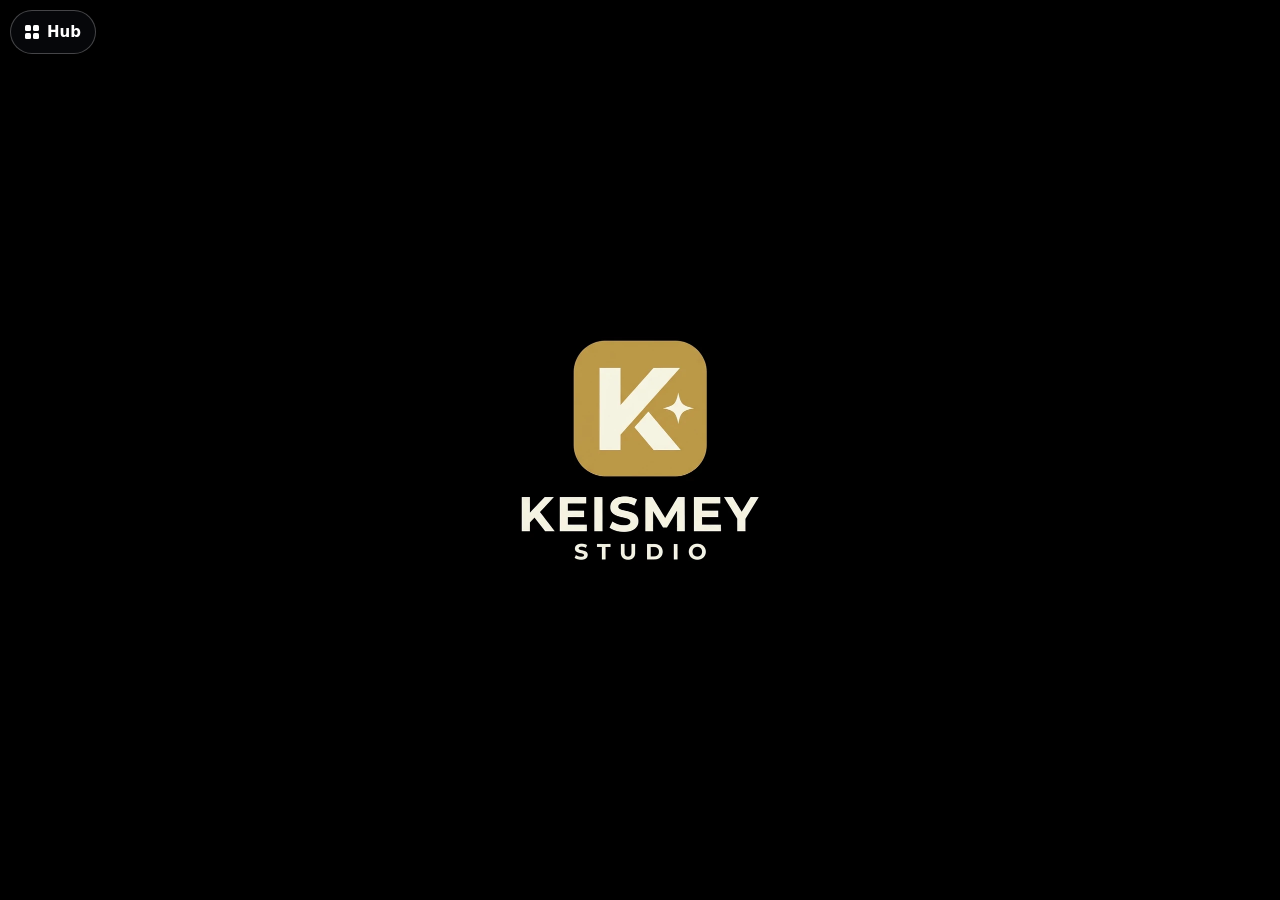
==== index.html @ ea410f79 "Barre d'outils et boutons tactiles à 44 px minimum Barre d'outils de gauche : boutons d'au moins 44 " ====
<!doctype html>
<html lang="fr"><head><meta charset="utf-8"><meta name="viewport" content="width=device-width,initial-scale=1,viewport-fit=cover,user-scalable=no"><meta name="theme-color" content="#15242c"><meta name="mobile-web-app-capable" content="yes"><meta name="apple-mobile-web-app-capable" content="yes"><meta name="apple-mobile-web-app-status-bar-style" content="black-translucent"><meta name="apple-mobile-web-app-title" content="Le Cartographe"><link rel="manifest" href="manifest.webmanifest"><link rel="apple-touch-icon" href="icon-192.png"><title>Le Cartographe</title><meta name="description" content="Dessine le monde d’après les témoignages des habitants : place les lieux, trace les routes et rends ta carte au roi. Gratuit, sans pub, dans le navigateur."><meta property="og:type" content="website"><meta property="og:site_name" content="Keismey Studio"><meta property="og:title" content="Le Cartographe"><meta property="og:description" content="Dessine le monde d’après les témoignages des habitants : place les lieux, trace les routes et rends ta carte au roi. Gratuit, sans pub, dans le navigateur."><meta property="og:url" content="https://keismey.github.io/Le-Cartographe/"><meta property="og:image" content="https://keismey.github.io/Le-Cartographe/og.jpg"><meta property="og:image:width" content="1200"><meta property="og:image:height" content="630"><meta property="og:image:alt" content="Le Cartographe · Keismey Studio"><meta property="og:locale" content="fr_FR"><meta property="og:locale:alternate" content="en_GB"><meta name="twitter:card" content="summary_large_image"><meta name="twitter:title" content="Le Cartographe"><meta name="twitter:description" content="Dessine le monde d’après les témoignages des habitants : place les lieux, trace les routes et rends ta carte au roi. Gratuit, sans pub, dans le navigateur."><meta name="twitter:image" content="https://keismey.github.io/Le-Cartographe/og.jpg"><link rel="icon" type="image/png" href="[data-uri]"><link rel="apple-touch-icon" href="[data-uri]"><style>/* Polices embarquées (SIL OFL) : IM Fell English, IM Fell English SC, Cinzel, Alegreya Sans — sous-ensemble latin */
@font-face{font-family:'IM Fell English';font-weight:400;font-style:normal;font-display:swap;src:url([data-uri]) format('woff');}
@font-face{font-family:'IM Fell English';font-weight:400;font-style:italic;font-display:swap;src:url([data-uri]) format('woff');}
@font-face{font-family:'IM Fell English SC';font-weight:400;font-style:normal;font-display:swap;src:url([data-uri]) format('woff');}
@font-face{font-family:'Cinzel';font-weight:700;font-style:normal;font-display:swap;src:url([data-uri]) format('woff');}
@font-face{font-family:'Alegreya Sans';font-weight:400;font-style:normal;font-display:swap;src:url([data-uri]) format('woff');}
@font-face{font-family:'Alegreya Sans';font-weight:700;font-style:normal;font-display:swap;src:url([data-uri]) format('woff');}
/* Le Cartographe — mise en page : chrome encre de nuit, parchemin sur la carte */
:root {
  --night: #15242c;
  --night-2: #1e323b;
  --night-3: #2a434e;
  --line: #3b5864;
  --paper: #eadfc0;
  --paper-2: #d8c698;
  --paper-ink: #3a2c1c;
  --text: #efe6cf;
  --muted: #a9b9b4;
  --brass: #d2a94b;
  --seal: #b8402a;
  --seal-2: #d4573d;
  --river: #3f7194;
  --ok: #3f8a52;
  --ko: #c4382c;
  --near: #c58a1d;
  --font-display: 'IM Fell English', 'Iowan Old Style', Georgia, 'Times New Roman', serif;
  --font-caps: 'Cinzel', 'IM Fell English SC', 'Iowan Old Style', Georgia, serif;
  --font-sc: 'IM Fell English SC', 'IM Fell English', Georgia, serif;
  --font-ui: 'Alegreya Sans', 'Segoe UI', system-ui, -apple-system, sans-serif;
  --fs: 1;
  color-scheme: dark;
}
:root[data-cb="1"] { --ok: #2a79c4; --ko: #e08a2c; --near: #8d6cc0; }

* { box-sizing: border-box; -webkit-tap-highlight-color: transparent; }
html, body { height: 100%; margin: 0; }
body {
  background: var(--night); color: var(--text);
  font-family: var(--font-ui); font-size: calc(17px * var(--fs)); line-height: 1.35;
  overflow: hidden; overscroll-behavior: none; touch-action: manipulation;
  -webkit-user-select: none; user-select: none;
}
button { font: inherit; color: inherit; }
h1, h2, h3 { font-family: var(--font-display); font-weight: 400; margin: 0; text-wrap: balance; }
:focus-visible { outline: 3px solid var(--brass); outline-offset: 2px; }

#app { position: relative; height: 100%; width: 100%; overflow: hidden; }
.screen { position: absolute; inset: 0; display: none; }
.screen.on { display: flex; flex-direction: column; }
.gutter { padding-left: max(16px, env(safe-area-inset-left, 0px)); padding-right: max(16px, env(safe-area-inset-right, 0px)); }

/* ---------- boutons ---------- */
.btn {
  min-height: 48px; padding: 10px 20px; border-radius: 6px; border: 1px solid var(--line);
  background: var(--night-2); cursor: pointer; font-weight: 700; letter-spacing: .02em;
}
.btn:active { transform: translateY(1px); }
.btn.primary { background: var(--seal); border-color: var(--seal-2); color: #fff6ea; }
.btn.brass { background: var(--brass); border-color: #e7c874; color: #2a1f08; }
.btn.ghost { background: transparent; }
.btn[disabled] { opacity: .45; cursor: default; }
a.btn { color: var(--text); }
.btn.small { min-height: 44px; padding: 6px 12px; font-size: .92em; }
.linkbtn { background: none; border: 0; color: var(--brass); text-decoration: underline; padding: 10px 4px; min-height: 44px; cursor: pointer; }

/* ---------- écran titre ---------- */
#title { align-items: center; justify-content: center; text-align: center; gap: 18px;
  background:
    radial-gradient(ellipse at 50% 38%, #2c4854 0%, transparent 62%),
    repeating-linear-gradient(0deg, rgba(255,255,255,.025) 0 1px, transparent 1px 38px),
    repeating-linear-gradient(90deg, rgba(255,255,255,.025) 0 1px, transparent 1px 38px),
    var(--night); }
#title.art { overflow: hidden; isolation: isolate; justify-content: flex-start; padding-top: 9vh; }
/* illustration au format téléphone, centrée ; les côtés reprennent la même image, floutée et assombrie */
#title.art::before, #title.art::after { content: ''; position: absolute; top: 0; bottom: 0; z-index: -1; background-repeat: no-repeat; background-position: center bottom; background-size: cover; }
#title.art::before { left: 0; right: 0; background-image: var(--tbg); filter: blur(26px) brightness(.55) saturate(1.1); transform: scale(1.2); }
#title.art::after { left: 50%; width: min(100%, calc(100dvh * .558)); transform: translateX(-50%); background-image: var(--tshade), var(--tbg); box-shadow: 0 0 40px rgba(0,0,0,.6), inset 0 0 0 1.5px rgba(214,178,90,.75), inset 0 0 0 4px rgba(20,12,4,.55); }
#title.art h1 { text-shadow: 0 2px 14px rgba(0,0,0,.7); }
#title.art p.tag { color: #e4d6ae; text-shadow: 0 1px 8px rgba(0,0,0,.8); }
#title.art .stack { margin-top: auto; margin-bottom: 9vh; }
#title .rose { width: 108px; height: 108px; opacity: .9; }
#title h1 { font-size: clamp(2.2rem, 11vw, 3.6rem); letter-spacing: .02em; color: var(--paper); }
#title p.tag { margin: 0; max-width: 22ch; color: var(--muted); font-size: 1.08em; }
#title .stack { display: flex; flex-direction: column; gap: 10px; width: min(300px, 100%); margin-top: 8px; }
#title .ver { position: absolute; bottom: max(10px, env(safe-area-inset-bottom, 0px)); color: var(--muted); font-size: .8em; opacity: .7; }

/* ---------- barre haute commune ---------- */
.topbar { display: flex; align-items: center; gap: 8px; min-height: 52px; padding-block: 4px; background: var(--night-2); border-bottom: 1px solid var(--line); }
.topbar h2 { flex: 1; min-width: 0; font-size: 1.15em; white-space: nowrap; overflow: hidden; text-overflow: ellipsis; color: var(--paper); }
.iconbtn { width: 44px; height: 44px; display: grid; place-items: center; background: none; border: 0; border-radius: 6px; cursor: pointer; font-size: 1.25em; }
.iconbtn:active { background: var(--night-3); }
.scroll { overflow-y: auto; overscroll-behavior: contain; -webkit-overflow-scrolling: touch; }

/* ---------- atlas ---------- */
#atlas .body, #free .body { flex: 1; padding-block: 14px 24px; display: flex; flex-direction: column; gap: 12px; }
.lead { margin: 0; color: var(--muted); }
.region { display: flex; align-items: center; gap: 12px; padding: 12px; border: 1px solid var(--line); border-radius: 8px; background: var(--night-2); text-align: left; width: 100%; cursor: pointer; min-height: 72px; }
.region[disabled] { opacity: .5; cursor: default; }
.region .thumb { width: 64px; height: 64px; border-radius: 4px; background: var(--paper-2); border: 1px solid var(--line); flex: none; object-fit: cover; display: grid; place-items: center; color: var(--paper-ink); font-family: var(--font-display); font-size: 1.6em; }
.region .meta { flex: 1; min-width: 0; }
.region .nm { font-family: var(--font-display); font-size: 1.12em; color: var(--paper); }
.region .sub { color: var(--muted); font-size: .88em; }
.starsrow { letter-spacing: .12em; color: var(--brass); font-size: 1.05em; white-space: nowrap; }
.starsrow .off { color: var(--night-3); }
.notes { display: flex; flex-direction: column; gap: 8px; }
.note { padding: 10px 12px; border-left: 3px solid var(--brass); background: var(--night-2); font-family: var(--font-display); font-style: italic; color: var(--paper); }
.note small { display: block; font-family: var(--font-ui); font-style: normal; color: var(--muted); }
h3.sec { font-size: 1.05em; color: var(--brass); margin-top: 6px; }

/* ---------- briefing ---------- */
#briefing { justify-content: center; align-items: center; padding-block: 20px; background: radial-gradient(ellipse at 50% 20%, #2c4854, var(--night) 70%); }
#briefing .scroll-card { width: min(520px, 100%); max-height: 100%; display: flex; flex-direction: column; gap: 14px; }
#briefing .parch { background: var(--paper); color: var(--paper-ink); border-radius: 4px; padding: 20px 20px 18px; box-shadow: 0 10px 28px rgba(0,0,0,.45); white-space: pre-line; font-family: var(--font-display); font-size: calc(1.2rem * var(--fs)); line-height: 1.45; }
#briefing .parch .rg { font-family: var(--font-ui); font-size: .74em; letter-spacing: .14em; text-transform: uppercase; color: #7a6342; display: block; margin-bottom: 6px; }
#briefing .parch h2 { font-size: 1.7rem; margin-bottom: 10px; }
#briefing .hint { border-top: 1px dashed #a38a59; margin-top: 12px; padding-top: 10px; font-size: .86em; font-style: italic; color: #5b4730; }

/* ---------- jeu ---------- */
#game.on { display: grid; }
#game { height: 100%;
  grid-template-columns: minmax(0, 1fr);
  grid-template-rows: auto auto auto minmax(0, 1fr) auto;
  grid-template-areas: "top" "tut" "map" "panel" "bar"; }
#game .topbar { grid-area: top; }
#mapwrap { grid-area: map; position: relative; width: 100%; aspect-ratio: 1 / 1; max-height: 47vh; background: #2a2118; touch-action: none; overflow: hidden; }
#map { position: absolute; inset: 0; width: 100%; height: 100%; touch-action: none; display: block; }
#panel { grid-area: panel; min-height: 0; background: var(--night); border-top: 1px solid var(--line); overflow-y: auto; overscroll-behavior: contain; }
#bar { grid-area: bar; display: flex; gap: 8px; align-items: stretch; padding-top: 8px; padding-bottom: max(8px, env(safe-area-inset-bottom, 0px)); background: var(--night-2); border-top: 1px solid var(--line); }
#bar .btn { flex: 1; min-height: 52px; }
#bar .btn.active { background: var(--night-3); border-color: var(--brass); color: var(--paper); }
#bar .btn.seal { flex: 1.35; }
.mapfloat { position: absolute; display: flex; gap: 6px; }
.mapfloat.tr { top: 8px; right: 8px; flex-direction: column; }
.mapfloat.bl { bottom: 8px; left: 8px; }
.mapfloat button { min-width: 44px; min-height: 44px; border-radius: 22px; background: rgba(21,36,44,.82); border: 1px solid var(--line); color: var(--text); cursor: pointer; padding: 0 12px; font-weight: 700; }
.mapfloat button.on { border-color: var(--brass); color: var(--brass); }
.maphint { position: absolute; left: 8px; right: 60px; bottom: 8px; padding: 6px 10px; border-radius: 6px; background: rgba(21,36,44,.88); color: var(--text); font-size: .86em; pointer-events: none; }

@media (min-aspect-ratio: 5/4) and (min-width: 700px) {
  #game.on { grid-template-columns: minmax(0, 1.5fr) minmax(340px, 1fr); grid-template-rows: auto auto minmax(0, 1fr) auto;
    grid-template-areas: "top top" "tut tut" "map panel" "map bar"; }
  #mapwrap { aspect-ratio: auto; max-height: none; height: 100%; }
}

/* panneau Outils */
.pad { padding-block: 12px 16px; display: flex; flex-direction: column; gap: 12px; }
.pad h3 { font-size: 1em; color: var(--brass); letter-spacing: .04em; }
.help { margin: 0; color: var(--muted); font-size: .88em; }
.chips { display: flex; flex-wrap: wrap; gap: 8px; }
.chip { display: flex; flex-direction: column; align-items: center; gap: 2px; width: 82px; min-height: 76px; padding: 6px 4px 4px; border-radius: 8px; border: 1px solid var(--line); background: var(--paper); color: var(--paper-ink); cursor: grab; touch-action: none; position: relative; }
.chip canvas { width: 38px; height: 38px; pointer-events: none; }
.chip span { font-size: .72em; line-height: 1.1; text-align: center; pointer-events: none; font-weight: 700; }
.chip.done { background: var(--night-2); color: var(--muted); border-style: dashed; }
.chip.done canvas { opacity: .45; }
.chip.armed { outline: 3px solid var(--brass); }
.chip .ck { position: absolute; top: 2px; right: 4px; font-size: .8em; color: var(--ok); }
.tools { display: grid; grid-template-columns: repeat(auto-fill, minmax(92px, 1fr)); gap: 8px; }
.tool { min-height: 56px; padding: 6px 4px; border-radius: 8px; border: 1px solid var(--line); background: var(--night-2); cursor: pointer; display: flex; flex-direction: column; align-items: center; justify-content: center; gap: 1px; font-size: .84em; text-align: center; }
.tool b { font-size: 1.35em; font-weight: 400; line-height: 1; }
.tool.on { border-color: var(--brass); background: var(--night-3); color: var(--paper); }
.tool[disabled] { opacity: .4; }
.legend { display: flex; gap: 14px; flex-wrap: wrap; font-size: .84em; color: var(--muted); }

/* carnet */
.card { border: 1px solid var(--line); border-radius: 8px; background: var(--night-2); overflow: hidden; }
.card > header { display: flex; align-items: center; gap: 10px; padding: 10px 12px; min-height: 56px; cursor: pointer; width: 100%; background: none; border: 0; text-align: left; }
.card .em { font-size: 1.7em; width: 40px; text-align: center; flex: none; }
.card .who { flex: 1; min-width: 0; }
.card .who b { font-family: var(--font-display); font-weight: 400; font-size: 1.1em; color: var(--paper); display: block; }
.card .who i { color: var(--muted); font-size: .86em; font-style: normal; }
.card .chev { color: var(--muted); transition: transform .15s; }
.card.open .chev { transform: rotate(90deg); }
.card .inner { display: none; padding: 0 12px 12px; flex-direction: column; gap: 8px; }
.card.open .inner { display: flex; }
.trait { margin: 0; color: var(--muted); font-size: .88em; font-style: italic; }
.stmt { display: flex; gap: 8px; align-items: flex-start; padding: 8px 10px; border-radius: 6px; background: var(--night); border: 1px solid transparent; }
.stmt.pinned { border-color: var(--brass); background: #2a2b24; }
.stmt .tx { flex: 1; min-width: 0; font-family: var(--font-display); font-size: 1.04em; color: var(--paper); line-height: 1.3; }
.stmt .tx small { display: block; font-family: var(--font-ui); font-size: .74em; letter-spacing: .08em; text-transform: uppercase; color: var(--brass); margin-bottom: 2px; }
.pinbtn { flex: none; width: 44px; height: 44px; margin: -8px -8px -8px 0; background: none; border: 0; cursor: pointer; font-size: 1.15em; color: var(--muted); border-radius: 6px; }
.pinbtn.on { color: var(--brass); }
.badge { flex: none; align-self: center; min-width: 26px; height: 26px; display: inline-grid; place-items: center; border-radius: 13px; font-weight: 800; font-size: .86em; color: #fff; }
.badge.ok { background: var(--ok); }
.badge.ko { background: var(--ko); border-radius: 4px; transform: rotate(45deg); }
.badge.ko i { transform: rotate(-45deg); font-style: normal; }
.badge.na { background: var(--night-3); color: var(--muted); }
.actions { display: flex; gap: 8px; flex-wrap: wrap; align-items: center; }
.check { display: flex; gap: 10px; align-items: center; min-height: 44px; cursor: pointer; color: var(--text); }
.check input { width: 24px; height: 24px; accent-color: var(--seal); }
.tokenbar { display: flex; gap: 8px; align-items: center; flex-wrap: wrap; }

/* bulle de tutoriel */
#tut { grid-area: tut; padding-top: 8px; padding-bottom: 8px; background: var(--paper); color: var(--paper-ink); border-bottom: 2px solid #b09a6a; display: none; gap: 10px; align-items: center; }
#tut.on { display: flex; }
#tut .t { flex: 1; min-width: 0; font-size: .96em; }
#tut .t small { display: block; color: #7a6342; font-size: .76em; letter-spacing: .08em; text-transform: uppercase; }
#tut button { min-height: 44px; padding: 0 12px; border-radius: 6px; border: 1px solid #b09a6a; background: #f4ead0; color: var(--paper-ink); font-weight: 700; cursor: pointer; }
#tut button.skip { background: none; border-color: transparent; text-decoration: underline; padding: 0 6px; font-weight: 400; }

/* résultat */
.stars { font-size: 2.4em; letter-spacing: .16em; color: var(--brass); text-align: center; line-height: 1; }
.stars .off { color: var(--night-3); }
.scoreline { text-align: center; font-family: var(--font-display); font-size: 1.15em; color: var(--paper); }
.row { display: flex; gap: 10px; align-items: baseline; padding: 6px 0; border-bottom: 1px dashed var(--line); font-size: .92em; }
.row .nm { flex: 1; min-width: 0; }
.row .sc { color: var(--muted); font-size: .86em; }
.verd { font-weight: 800; }
.verd.ok { color: var(--ok); } .verd.near { color: var(--near); } .verd.ko { color: var(--ko); }
.liar { padding: 10px 12px; border-radius: 8px; border: 1px solid var(--line); background: var(--night-2); }
.liar b { color: var(--paper); font-family: var(--font-display); font-weight: 400; }
.orlan { padding: 12px 14px; background: var(--paper); color: var(--paper-ink); border-radius: 4px; font-family: var(--font-display); font-style: italic; font-size: 1.1em; }
.orlan small { display: block; font-family: var(--font-ui); font-style: normal; color: #7a6342; letter-spacing: .08em; text-transform: uppercase; font-size: .68em; margin-bottom: 4px; }
.maplegend { position: absolute; left: 8px; bottom: 8px; display: flex; gap: 12px; padding: 5px 10px; border-radius: 6px; background: rgba(21,36,44,.88); font-size: .8em; pointer-events: none; }
.maplegend i { display: inline-block; width: 18px; height: 0; border-top: 3px solid; vertical-align: middle; margin-right: 5px; }
.btnrow { display: flex; gap: 8px; flex-wrap: wrap; }
.btnrow .btn { flex: 1 1 140px; }
.optstack { display: flex; flex-direction: column; gap: 8px; }
.optstack .btn { width: 100%; }

/* fenêtre modale + toast */
#modal { position: absolute; inset: 0; z-index: 20; display: none; align-items: center; justify-content: center; background: rgba(8,14,18,.72); padding: 16px; }
#modal.on { display: flex; }
#modal .box { width: min(440px, 100%); max-height: 100%; overflow-y: auto; background: var(--night-2); border: 1px solid var(--line); border-radius: 10px; padding: 18px; display: flex; flex-direction: column; gap: 14px; box-shadow: 0 16px 40px rgba(0,0,0,.5); }
#modal h2 { font-size: 1.3em; color: var(--paper); }
#modal p { margin: 0; }
#modal textarea { width: 100%; min-height: 90px; background: var(--night); color: var(--text); border: 1px solid var(--line); border-radius: 6px; font: inherit; font-size: .8em; padding: 8px; -webkit-user-select: text; user-select: text; }
.seg { display: flex; gap: 6px; }
.seg .btn { flex: 1; min-height: 44px; padding: 6px 8px; }
.seg .btn.on { background: var(--night-3); border-color: var(--brass); color: var(--paper); }
.setrow { display: flex; align-items: center; justify-content: space-between; gap: 12px; min-height: 44px; }
.setrow > span { flex: none; }
#toast { position: absolute; z-index: 30; left: 50%; bottom: max(80px, calc(env(safe-area-inset-bottom, 0px) + 72px)); transform: translateX(-50%); max-width: 90%; padding: 10px 16px; border-radius: 22px; background: var(--paper); color: var(--paper-ink); font-weight: 700; display: none; pointer-events: none; text-align: center; }
#toast.on { display: block; }

#dragghost { position: fixed; z-index: 50; pointer-events: none; width: 54px; height: 54px; margin: -27px 0 0 -27px; display: none; }
#dragghost.on { display: block; }

@media (max-height: 640px) and (max-aspect-ratio: 5/4) { #mapwrap { max-height: 36vh; } }

@media (prefers-reduced-motion: reduce) { * { transition: none !important; animation: none !important; } }

/* ---------- illustrations ---------- */
img.ico { width: 1.25em; height: 1.25em; object-fit: contain; vertical-align: -.25em; pointer-events: none; }
img.ico.sm { width: 1.5em; height: 1.5em; }
img.ico.xs { width: 1.2em; height: 1.2em; }
img.ico.big { width: 1em; height: 1em; }
.tool b img.ico { width: 1.7em; height: 1.7em; }
.stars { display: flex; justify-content: center; gap: .14em; font-size: 2.6em; line-height: 1; }
.stars img.ico.big { width: 1.15em; height: 1.15em; }
.starsrow { display: inline-flex; gap: 2px; align-items: center; }
.starsrow img.ico { width: 1.05em; height: 1.05em; }
.chip img { width: 50px; height: 42px; object-fit: contain; pointer-events: none; filter: drop-shadow(0 1px 1px rgba(60,40,10,.35)); }
.chip.done img { opacity: .4; }
img.portrait { object-fit: cover; border-radius: 50%; border: 2px solid var(--brass); background: var(--paper); flex: none; pointer-events: none; }
img.portrait.card { width: 46px; height: 46px; }
img.portrait.sm { width: 34px; height: 34px; vertical-align: middle; margin-right: 6px; }
img.portrait.xs { width: 26px; height: 26px; border-width: 1px; }
.liar b { vertical-align: middle; }
#briefing img.scene { display: block; width: 100%; border-radius: 4px; margin-bottom: 12px; box-shadow: 0 8px 24px rgba(0,0,0,.45); }
#briefing .parch { position: relative; }
#briefing img.king { float: right; width: 74px; height: 74px; margin: -6px -6px 6px 10px; border-radius: 50%; border: 2px solid #8a6a2a; object-fit: cover; background: #efe5c8; }
#ribbon { position: absolute; left: 8px; right: 60px; top: 8px; display: none; flex-direction: column; gap: 4px; pointer-events: none; max-height: 46%; overflow: hidden; }
#ribbon .rb { pointer-events: auto; display: flex; align-items: center; gap: 8px; text-align: left; min-height: 34px; padding: 4px 8px; border: 1px solid #8a6a2a; border-radius: 6px; background: rgba(244,234,208,.93); color: #2f2314; font-family: var(--font-display); font-size: .86em; line-height: 1.2; cursor: pointer; box-shadow: 0 2px 8px rgba(0,0,0,.35); }
#ribbon .rb span { flex: 1; min-width: 0; display: -webkit-box; -webkit-line-clamp: 2; -webkit-box-orient: vertical; overflow: hidden; }
#ribbon .rb i { font-style: normal; font-weight: 800; color: #7a6342; padding: 0 2px; }

.kingsay { display: flex; gap: 12px; align-items: center; margin-bottom: 6px; }
.kingsay h3 { margin: 0 0 4px; }
.kingsay p { margin: 0; font-family: var(--font-display); font-style: italic; color: var(--paper); line-height: 1.3; }
img.portrait.md { width: 64px; height: 64px; }
@keyframes pop { 0% { transform: scale(.2) rotate(-25deg); opacity: 0; } 60% { transform: scale(1.3) rotate(6deg); opacity: 1; } 100% { transform: scale(1) rotate(0); opacity: 1; } }
img.pop, .stars .pop { animation: pop .5s cubic-bezier(.2,.9,.3,1.2) both; }
.verdicts { display: flex; flex-wrap: wrap; gap: 6px; justify-content: center; margin: 10px 0 2px; }
.vchip { display: flex; align-items: center; gap: 6px; padding: 3px 8px 3px 4px; border-radius: 999px; border: 1px solid var(--line); background: var(--night-2); font-size: .8em; }
.vchip img { width: 26px; height: 24px; object-fit: contain; }
.vchip .wave { font-size: 1.2em; color: #78acce; width: 26px; text-align: center; }
.vchip i { font-style: normal; font-weight: 800; }
.vchip.ok { border-color: var(--ok); } .vchip.ok i { color: var(--ok); }
.vchip.near { border-color: #c58a1d; } .vchip.near i { color: #c58a1d; }
.vchip.ko, .vchip.missing { border-color: var(--ko); } .vchip.ko i, .vchip.missing i { color: var(--ko); }
@media (prefers-reduced-motion: reduce) { img.pop, .stars .pop { animation: none; } }
.stmt { cursor: pointer; }

#bar .btn { min-width: 0; padding-left: 6px; padding-right: 6px; font-size: .95em; line-height: 1.15; }
#bar .btn { font-size: .9em; }


/* =====================================================================
   HABILLAGE — cuivre, cire et parchemin
   ===================================================================== */
:root {
  --brass-hi: #f0d68a; --brass-lo: #8a6420; --wood: #10181d;
  --shadow-btn: 0 2px 0 rgba(0,0,0,.45), 0 6px 14px rgba(0,0,0,.28);
}
body { background: radial-gradient(120% 90% at 50% 0%, #1d3340 0%, var(--night) 55%, #0e181e 100%); }
.screen.on { animation: scr .32s ease-out both; }
@keyframes scr { from { opacity: 0; transform: translateY(6px); } to { opacity: 1; transform: none; } }

/* boutons */
.btn {
  border-radius: 10px; border: 1px solid #5a7b88;
  background: linear-gradient(180deg, #36535f 0%, #263f4a 52%, #1f343e 100%);
  box-shadow: inset 0 1px 0 rgba(255,255,255,.13), inset 0 -1px 0 rgba(0,0,0,.3), var(--shadow-btn);
  text-shadow: 0 1px 0 rgba(0,0,0,.45); transition: transform .08s, filter .15s;
}
.btn:hover { filter: brightness(1.08); }
.btn:active { transform: translateY(2px); box-shadow: inset 0 1px 0 rgba(255,255,255,.08), 0 0 0 rgba(0,0,0,0); }
.btn.primary {
  font-family: var(--font-caps); font-weight: 700; letter-spacing: .08em; text-transform: uppercase;
  background: linear-gradient(180deg, #d4573d 0%, #b8402a 48%, #8f2f1e 100%);
  border: 1px solid var(--brass); color: #fff3df;
  box-shadow: inset 0 1px 0 rgba(255,220,180,.4), inset 0 0 0 2px rgba(0,0,0,.18), 0 0 0 1px #5a2415, var(--shadow-btn);
}
.btn.brass { background: linear-gradient(180deg, #f0d68a, #d2a94b 55%, #b3862f); border-color: #f6e4ae; text-shadow: 0 1px 0 rgba(255,255,255,.35); }
.btn.ghost { background: rgba(10,20,26,.35); box-shadow: inset 0 0 0 1px rgba(255,255,255,.04); }
.btn.small { border-radius: 9px; }
.iconbtn { border-radius: 12px; }
.linkbtn { font-family: var(--font-sc); font-size: 1.08em; letter-spacing: .03em; }

/* écran titre */
#title .wordmark { display: flex; flex-direction: column; align-items: center; gap: 2px; margin-top: 4px; }
#title .wm-small { display: flex; align-items: center; gap: 12px; width: min(300px, 80vw); justify-content: center; }
#title .wm-small i { flex: 1; height: 1px; background: linear-gradient(90deg, transparent, var(--brass)); }
#title .wm-small i:last-child { background: linear-gradient(270deg, transparent, var(--brass)); }
#title .wm-small b { font-family: var(--font-caps); font-weight: 700; font-size: 1.15rem; letter-spacing: .5em; text-indent: .5em; text-transform: uppercase; color: var(--brass-hi); text-shadow: 0 2px 0 #3a2206, 0 3px 10px rgba(0,0,0,.7); }
#title h1 {
  font-family: var(--font-caps); font-weight: 700; text-transform: uppercase; line-height: 1.02;
  font-size: clamp(2rem, 9.6vw, 3.5rem); letter-spacing: .05em; text-indent: .05em; color: transparent;
  background:
    linear-gradient(105deg, transparent 38%, rgba(255,255,255,.75) 50%, transparent 62%) 160% 0 / 250% 100% no-repeat,
    linear-gradient(180deg, #fff3c4 0%, #f0d68a 26%, #d2a94b 50%, #9a6a1c 66%, #e6c26a 100%);
  -webkit-background-clip: text; background-clip: text;
  filter: drop-shadow(0 2px 0 #3a2206) drop-shadow(0 5px 14px rgba(0,0,0,.75));
  animation: sheen 7s ease-in-out 1.2s infinite;
}
@keyframes sheen { 0%, 55% { background-position: 160% 0, 0 0; } 100% { background-position: -60% 0, 0 0; } }
#title .wm-orn { width: min(250px, 72vw); margin-top: 4px; filter: drop-shadow(0 2px 4px rgba(0,0,0,.6)); }
#title .wm-orn svg { width: 100%; height: auto; display: block; }
#title.art p.tag { font-family: var(--font-display); font-style: italic; font-size: 1.22em; max-width: 24ch; color: #f1e4bb; text-shadow: 0 1px 0 #000, 0 2px 12px rgba(0,0,0,.9); margin-top: 4px; }
#title .stack { gap: 12px; }
#title .stack .btn { min-height: 54px; font-size: 1em; }
#title .stack .btn.primary { min-height: 62px; font-size: 1.14em; }
#title .stack .btn:not(.primary) { background: linear-gradient(180deg, rgba(34,56,66,.92), rgba(20,36,44,.94)); border-color: #7c6a3a; font-family: var(--font-sc); font-size: 1.12em; letter-spacing: .06em; backdrop-filter: blur(4px); }
#title .ver { font-family: var(--font-sc); letter-spacing: .08em; color: #c9bb93; text-shadow: 0 1px 6px #000; opacity: .85; }

/* barre haute & titres */
.topbar { background: linear-gradient(180deg, #243b46, #1a2c35); border-bottom: 1px solid #0b1317; box-shadow: 0 1px 0 rgba(210,169,75,.45), 0 4px 12px rgba(0,0,0,.3); position: relative; z-index: 2; }
.topbar h2 { font-family: var(--font-sc); font-size: 1.25em; letter-spacing: .03em; color: var(--brass-hi); text-shadow: 0 1px 0 #000; }
.pad h3, h3.sec { font-family: var(--font-sc); font-size: 1.14em; letter-spacing: .05em; color: var(--brass); display: flex; align-items: center; gap: 10px; }
.pad h3::after, h3.sec::after { content: ''; flex: 1; height: 1px; background: linear-gradient(90deg, rgba(210,169,75,.55), transparent); }
.kingsay h3::after { display: none; }

/* atlas */
.lead { font-family: var(--font-display); font-style: italic; font-size: 1.1em; color: #c9d6d1; }
.region { padding: 10px; border-radius: 14px; border: 1px solid #496875; gap: 14px;
  background: linear-gradient(180deg, #2a4450, #1d313b); box-shadow: inset 0 1px 0 rgba(255,255,255,.07), var(--shadow-btn); transition: transform .1s, filter .15s; }
.region:not([disabled]):hover { filter: brightness(1.07); }
.region:not([disabled]):active { transform: translateY(2px); }
.region .thumb { width: 78px; height: 78px; border-radius: 10px; border: 2px solid var(--brass); box-shadow: 0 3px 8px rgba(0,0,0,.5); }
.region[disabled] .thumb { filter: grayscale(1) brightness(.6); }
.region .nm { font-size: 1.28em; line-height: 1.12; color: #f6ecd0; }
.region .sub { font-family: var(--font-sc); letter-spacing: .05em; color: #b5c4bf; font-size: .95em; }
.note { border-left: 4px solid var(--brass); border-radius: 0 8px 8px 0; background: linear-gradient(90deg, #223943, #1b2e37); }

/* briefing */
#briefing .parch { border-radius: 8px; background: linear-gradient(170deg, #f1e7c9 0%, #e6d6a8 60%, #dcc891 100%); border: 1px solid #a38a59; box-shadow: inset 0 0 0 4px rgba(244,234,208,.6), inset 0 0 0 5px rgba(138,106,42,.55), 0 14px 32px rgba(0,0,0,.5); padding: 24px 22px 20px; }
#briefing .parch .rg { font-family: var(--font-sc); letter-spacing: .12em; font-size: .9em; }
#briefing .parch h2 { font-family: var(--font-sc); font-size: 1.85rem; line-height: 1.1; }
#briefing img.scene { border: 2px solid #8a6a2a; box-shadow: 0 0 0 4px #1a2a32, 0 10px 26px rgba(0,0,0,.55); border-radius: 6px; }

/* jeu : cadre de la carte, boutons flottants, barre du bas */
#mapwrap { box-shadow: inset 0 0 0 3px #4a361c, inset 0 0 0 4px #8a6a2a, inset 0 0 26px rgba(0,0,0,.55); }
.mapfloat button { width: 46px; height: 46px; border-radius: 50%; padding: 0; font-size: 1.25em; background: radial-gradient(circle at 35% 30%, #3b5967, #1b2e37); border: 1.5px solid var(--brass); color: var(--brass-hi); box-shadow: 0 3px 8px rgba(0,0,0,.5), inset 0 1px 0 rgba(255,255,255,.14); }
.mapfloat button:active { transform: scale(.94); }
.maphint { border-radius: 10px; border: 1px solid var(--brass-lo); background: rgba(16,26,32,.92); font-family: var(--font-display); font-style: italic; font-size: .98em; }
#panel { background: radial-gradient(120% 60% at 50% 0%, #1c3039, #141f26 70%); border-top: 0; box-shadow: inset 0 3px 8px rgba(0,0,0,.45); }
#bar { background: linear-gradient(180deg, #22343d, #0f171c); border-top: 1px solid var(--brass-lo); box-shadow: 0 -1px 0 rgba(0,0,0,.6), 0 -6px 14px rgba(0,0,0,.3); gap: 10px; }
#bar .btn { font-family: var(--font-sc); font-size: 1.04em; letter-spacing: .03em; border-radius: 12px; }
#bar .btn.active { background: linear-gradient(180deg, #43616d, #2c4752); border-color: var(--brass); color: #fff3d1; box-shadow: inset 0 -3px 0 var(--brass), var(--shadow-btn); }
#bar .btn.seal { font-family: var(--font-caps); font-size: .92em; letter-spacing: .06em; text-transform: uppercase; }

/* palette & outils */
.chip { border-radius: 12px; border: 1px solid #a38a59; background: linear-gradient(180deg, #f2e8cb, #e0cf9f); box-shadow: inset 0 0 0 2px rgba(255,255,255,.35), 0 3px 0 #7b6330, 0 6px 12px rgba(0,0,0,.35); width: 86px; min-height: 84px; }
.chip span { font-family: var(--font-display); font-size: .82em; font-weight: 400; color: #3a2c1c; }
.chip:active { transform: translateY(2px); box-shadow: inset 0 0 0 2px rgba(255,255,255,.35), 0 1px 0 #7b6330; }
.chip.done { background: rgba(20,36,44,.7); border-color: #3b5864; box-shadow: none; }
.chip.done span { color: #93a69f; }
.chip.armed { outline: 3px solid var(--brass); outline-offset: 2px; }
.tool { border-radius: 12px; border: 1px solid #496875; background: linear-gradient(180deg, #2b4552, #1e323c); box-shadow: inset 0 1px 0 rgba(255,255,255,.08), 0 2px 0 rgba(0,0,0,.4); min-height: 62px; font-family: var(--font-display); font-size: .96em; }
.tool.on { border-color: var(--brass); background: linear-gradient(180deg, #4a6876, #34505c); box-shadow: inset 0 -3px 0 var(--brass), 0 2px 0 rgba(0,0,0,.4); }
.tool:active { transform: translateY(1px); }

/* carnet */
.card { border-radius: 14px; border: 1px solid #496875; background: linear-gradient(180deg, #274049, #1c2f38); box-shadow: inset 0 1px 0 rgba(255,255,255,.06), 0 3px 8px rgba(0,0,0,.3); }
.card.open { border-color: var(--brass-lo); box-shadow: inset 0 1px 0 rgba(255,255,255,.06), 0 0 0 1px rgba(210,169,75,.25), 0 6px 14px rgba(0,0,0,.4); }
.card .who b { font-family: var(--font-sc); font-size: 1.22em; letter-spacing: .02em; color: #f6ecd0; }
.card .who i { font-family: var(--font-display); font-style: italic; font-size: .98em; }
img.portrait { border: 2.5px solid var(--brass); box-shadow: 0 2px 6px rgba(0,0,0,.5), 0 0 0 1px rgba(0,0,0,.4); }
.trait { font-family: var(--font-display); font-size: .98em; color: #b9c9c3; }
.stmt { background: linear-gradient(180deg, #f1e7c9, #e5d5a7); color: var(--paper-ink); border: 1px solid #a38a59; border-left: 5px solid #a38a59; border-radius: 4px 8px 8px 4px; box-shadow: 0 2px 4px rgba(0,0,0,.35); padding: 10px 12px; transition: transform .1s; }
.stmt:active { transform: scale(.99); }
.stmt .tx { color: #2f2314; font-size: 1.08em; }
.stmt .tx small { color: #8a5a1c; font-family: var(--font-sc); font-size: .82em; letter-spacing: .06em; }
.stmt.pinned { background: linear-gradient(180deg, #f8efd0, #ecdca9); border-color: var(--seal); border-left-color: var(--seal); box-shadow: 0 0 0 1px rgba(184,64,42,.35), 0 3px 8px rgba(0,0,0,.4); }
.pinbtn { color: #9c8553; }
.pinbtn.on { color: var(--seal); }
.check { font-family: var(--font-display); font-size: 1.04em; }

/* tutoriel */
#tut { background: linear-gradient(180deg, #f1e7c9, #e3d3a4); border-bottom: 2px solid #8a6a2a; font-family: var(--font-display); box-shadow: 0 4px 12px rgba(0,0,0,.4); position: relative; z-index: 2; }
#tut .t { font-size: 1.08em; }
#tut .t small { font-family: var(--font-sc); }
#tut button { border-radius: 8px; background: linear-gradient(180deg, #fbf3da, #e8d9ac); }

/* résultat */
.stars img.ico.big { filter: drop-shadow(0 3px 5px rgba(0,0,0,.55)); }
.scoreline { font-family: var(--font-sc); font-size: 1.3em; letter-spacing: .03em; }
.liar { border-radius: 12px; background: linear-gradient(180deg, #274049, #1c2f38); border-color: #496875; }
.orlan { border-radius: 8px; border: 1px solid #a38a59; background: linear-gradient(170deg, #f1e7c9, #e3d3a4); box-shadow: inset 0 0 0 3px rgba(244,234,208,.55), 0 4px 10px rgba(0,0,0,.4); }
.vchip { background: linear-gradient(180deg, #2a4450, #1d313b); font-family: var(--font-display); font-size: .92em; }
.kingsay p { font-size: 1.12em; }

/* fenêtres & notifications : parchemin */
#modal { background: rgba(6,12,16,.78); backdrop-filter: blur(3px); }
#modal .box { background: linear-gradient(170deg, #f1e7c9, #e3d3a4); color: var(--paper-ink); border: 1px solid #8a6a2a; border-radius: 10px; box-shadow: inset 0 0 0 4px rgba(244,234,208,.55), inset 0 0 0 5px rgba(138,106,42,.5), 0 20px 50px rgba(0,0,0,.6); padding: 24px 22px; animation: scr .22s ease-out both; }
#modal h2 { font-family: var(--font-sc); font-size: 1.55em; color: #3a2c1c; letter-spacing: .02em; }
#modal p, #modal .setrow, #modal label { font-family: var(--font-display); font-size: 1.08em; color: #3a2c1c; }
#modal .btn { background: linear-gradient(180deg, #f7eed3, #e4d4a5); border-color: #a38a59; color: #3a2c1c; text-shadow: none; box-shadow: inset 0 1px 0 #fff8, 0 2px 0 #8a6a2a; font-family: var(--font-sc); font-size: 1.05em; }
#modal .btn.primary { background: linear-gradient(180deg, #d4573d, #a63522); color: #fff3df; border-color: var(--brass); font-family: var(--font-caps); text-shadow: 0 1px 0 rgba(0,0,0,.4); }
#modal .seg .btn.on { background: linear-gradient(180deg, #d9b861, #b8913a); border-color: #6a4c14; color: #2a1c06; }
#modal .linkbtn { color: #7a3420; }
#modal textarea { background: #f8f1da; color: #3a2c1c; border-color: #a38a59; }
#modal .help { color: #6b5a3c; }
#toast { background: linear-gradient(180deg, #f6edcf, #e3d3a4); border: 1px solid #8a6a2a; box-shadow: 0 6px 16px rgba(0,0,0,.5); font-family: var(--font-display); font-weight: 400; font-size: 1.05em; }
.region .sub { font-family: var(--font-display); letter-spacing: 0; font-size: 1em; }
.region .meta .sub:first-child { font-family: var(--font-sc); letter-spacing: .06em; font-size: .95em; }
#title h1 { font-size: clamp(1.9rem, 9vw, 3.4rem); }
/* écran titre en paysage / fenêtre basse : tout doit tenir sans recouvrir la version */
@media (max-height: 540px) {
  #title { gap: 8px; }
  #title.art { padding-top: max(10px, env(safe-area-inset-top, 0px)); }
  #title .rose { width: 64px; height: 64px; }
  #title .wm-small b { font-size: .95rem; }
  #title h1 { font-size: clamp(1.6rem, 10vh, 2.8rem); }
  #title .wm-orn { width: min(200px, 60vw); margin-top: 0; }
  #title.art p.tag { font-size: 1.05em; max-width: 40ch; margin-top: 0; }
  #title .stack { gap: 8px; margin-top: 4px; }
  #title.art .stack { margin-bottom: calc(max(10px, env(safe-area-inset-bottom, 0px)) + 24px); }
  #title .stack .btn { min-height: 44px; }
  #title .stack .btn.primary { min-height: 50px; }
}
@media (max-height: 360px) {
  #title { gap: 5px; }
  #title .stack { gap: 6px; }
  #title .stack .btn.primary { min-height: 44px; }
  #title.art p.tag { font-size: .95em; }
  #title .wm-orn { display: none; }
}

/* ═════════ V0.4 : barre d'outils latérale, médaillons, cartes finies, mode libre ═════════ */
#mapwrap { display: flex; }
#mapcol { position: relative; flex: 1; min-width: 0; height: 100%; overflow: hidden; }
#rail { display: none; flex-direction: column; justify-content: safe center; gap: 6px; width: 64px; flex: none; padding: 6px 4px; overflow-y: auto; z-index: 3;
  background: linear-gradient(90deg, #0b1519, #16262e); border-right: 1px solid var(--brass-lo); box-shadow: 2px 0 8px rgba(0,0,0,.4); scrollbar-width: none; }
#rail::-webkit-scrollbar { display: none; }
.rbtn { display: flex; flex-direction: column; align-items: center; justify-content: center; gap: 1px; width: 100%; min-height: 46px; padding: 3px 0 2px; border-radius: 10px; border: 1px solid #496875; cursor: pointer;
  background: linear-gradient(180deg, #2b4552, #1e323c); color: var(--text); box-shadow: inset 0 1px 0 rgba(255,255,255,.08), 0 2px 0 rgba(0,0,0,.45); transition: transform .12s, box-shadow .12s; }
.rbtn .ri { height: 26px; display: grid; place-items: center; color: var(--brass-hi); }
.rbtn .ri img.ico { width: 26px; height: 26px; }
.rbtn .ri .ico.fb svg { width: 24px; height: 24px; display: block; }
.rbtn small { font-family: var(--font-sc); font-size: .75rem; line-height: 1; color: #cfdad6; letter-spacing: 0; white-space: nowrap; }
.rbtn.on { border-color: var(--brass); background: linear-gradient(180deg, #5f808d, #3b5b69); transform: scale(1.07);
  box-shadow: 0 0 0 2px var(--brass), 0 0 14px rgba(210,169,75,.6), inset 0 1px 0 rgba(255,255,255,.2); }
.rbtn.on small { color: #fff3d1; font-weight: 700; }
.rbtn:active { transform: scale(.95); }
.rbtn[disabled] { opacity: .34; box-shadow: none; }
#rtoggle { display: none; position: absolute; top: 8px; left: 8px; gap: 0; z-index: 3; border-radius: 22px; overflow: hidden; border: 1.5px solid var(--brass); box-shadow: 0 3px 8px rgba(0,0,0,.5); }
#rtoggle button { min-height: 44px; padding: 0 14px; border: 0; cursor: pointer; background: rgba(21,36,44,.9); color: var(--paper); font-family: var(--font-sc); font-size: .95em; display: flex; align-items: center; gap: 4px; }
#rtoggle button.on { background: linear-gradient(180deg, #f0d68a, #d2a94b 55%, #b3862f); color: #2a1f08; font-weight: 700; }
#rtoggle img.ico { width: 1.2em; height: 1.2em; }

/* médaillons de portrait */
.pf { position: relative; display: inline-block; flex: none; vertical-align: middle; }
.pf img.portrait { position: absolute; inset: 11.5%; width: 77%; height: 77%; border: 0; box-shadow: none; margin: 0; border-radius: 50%; object-fit: cover; object-position: 50% 12%; background: #efe3c3; }
.pf img.ring { position: absolute; inset: 0; width: 100%; height: 100%; pointer-events: none; filter: drop-shadow(0 2px 3px rgba(0,0,0,.45)); }
.pf.card { width: 56px; height: 56px; } .pf.sm { width: 44px; height: 44px; margin-right: 6px; } .pf.xs { width: 32px; height: 32px; }
.pf.md { width: 80px; height: 80px; } .pf.tut { width: 52px; height: 52px; }
.orlan { display: flex; align-items: center; gap: 10px; }
.orlan .pf { margin-right: 0; }
#tut { align-items: center; }
img.ico.seal { width: 60px; height: 60px; margin-left: auto; filter: drop-shadow(0 3px 5px rgba(0,0,0,.5)); animation: pop .6s .3s both; }
.kingsay { align-items: center; }

/* pastilles de verdict, épingle, drapeau */
.badge.ok, .badge.ko { background: none; transform: none; border-radius: 0; }
.badge img.ico { width: 32px; height: 32px; }
.pinbtn img.ico { width: 32px; height: 32px; opacity: .45; transition: transform .15s, opacity .15s; }
.pinbtn.on img.ico { opacity: 1; transform: rotate(-14deg) scale(1.08); filter: drop-shadow(0 2px 3px rgba(0,0,0,.4)); }
.chip .ck { top: 0; right: 1px; }
.chip .ck img.ico { width: 22px; height: 22px; }
.vchip .wave { width: 26px; display: grid; place-items: center; }
.vchip .wave img.ico, .vchip i img.ico { width: 22px; height: 22px; }
.verd img.ico { width: 22px; height: 22px; vertical-align: -6px; }
.card .who i img.ico { vertical-align: -3px; }
.tool b .ico.fb svg { width: 1.45em; height: 1.45em; display: block; }
.iconbtn .ico.fb svg { width: 26px; height: 26px; display: block; color: var(--brass-hi); }
.iconbtn img.ico { width: 28px; height: 28px; }
#bar .btn img.ico { width: 1.7em; height: 1.7em; vertical-align: -.5em; }

/* choix de la carte à garder (nouvelle tentative) */
.keepcard { padding: 12px; border-radius: 12px; border: 1px solid #496875; background: linear-gradient(180deg, #274049, #1c2f38); display: flex; flex-direction: column; gap: 8px; }
.keeprow { display: flex; gap: 10px; }
.keepopt { flex: 1; display: flex; flex-direction: column; align-items: center; gap: 3px; padding: 8px; border-radius: 12px; border: 2px solid #496875; background: #15242c; color: inherit; cursor: pointer; font: inherit; }
.keepopt img { width: 100%; max-width: 132px; border-radius: 6px; border: 1px solid #8a6a2a; }
.keepopt b { font-family: var(--font-sc); font-weight: 400; color: var(--paper); }
.keepopt small { color: var(--muted); }
.keepopt.on { border-color: var(--brass); box-shadow: 0 0 0 2px rgba(210,169,75,.4), 0 0 14px rgba(210,169,75,.3); }
.keepopt.on b { color: var(--brass-hi); }
img.bigthumb { width: min(100%, 300px); align-self: center; border-radius: 6px; border: 2px solid #8a6a2a; box-shadow: 0 6px 16px rgba(0,0,0,.4); }
#modal .scoreline { display: flex; justify-content: center; align-items: center; gap: 8px; color: var(--paper-ink); }

/* mode libre */
.region.freeentry .thumb.freeicon, .region .thumb.freeicon { background: linear-gradient(160deg, #f1e7c9, #dcc791); }
.freeicon img.ico { width: 70%; height: 70%; }
.region.freecard { padding: 0; gap: 0; cursor: default; }
.fc-open { flex: 1; min-width: 0; display: flex; align-items: center; gap: 12px; padding: 12px; background: none; border: 0; color: inherit; text-align: left; cursor: pointer; font: inherit; }
.fc-actions { display: flex; flex-direction: column; padding: 2px 4px; }
.fc-actions .iconbtn { width: 44px; height: 44px; }
.fc-actions img.ico { width: 24px; height: 24px; }
.pencils { display: grid; grid-template-columns: repeat(auto-fill, minmax(104px, 1fr)); gap: 8px; }
.pencil { display: flex; align-items: center; gap: 8px; min-height: 46px; padding: 4px 8px 4px 5px; border-radius: 10px; border: 1px solid #496875; background: linear-gradient(180deg, #2b4552, #1e323c); color: var(--text); cursor: pointer; font: inherit; font-size: .88em; text-align: left; }
.pencil i { width: 32px; height: 32px; flex: none; border-radius: 8px; border: 1px solid rgba(0,0,0,.45); display: grid; place-items: center; }
.pencil i.er { background: #e9dcb8; color: #5a4020; } .pencil i.er svg { width: 20px; height: 20px; }
.pencil.on { border-color: var(--brass); background: linear-gradient(180deg, #4a6876, #34505c); box-shadow: inset 0 -3px 0 var(--brass); color: #fff3d1; }
.brushsize { display: flex; align-items: center; gap: 10px; } .brushsize > span { color: var(--muted); font-size: .9em; }
.brushsize .seg .btn { min-height: 44px; padding: 4px 12px; }
.fb svg { display: block; }
#modal input[type=text] { -webkit-user-select: text; user-select: text; }
.viewseg { display: flex; border-radius: 22px; overflow: hidden; border: 1.5px solid var(--brass); align-self: center; box-shadow: 0 3px 8px rgba(0,0,0,.4); }
.viewseg button { min-height: 44px; padding: 0 18px; border: 0; cursor: pointer; background: rgba(21,36,44,.9); color: var(--paper); font-family: var(--font-sc); font-size: 1em; display: flex; align-items: center; gap: 6px; }
.viewseg button.on { background: linear-gradient(180deg, #f0d68a, #d2a94b 55%, #b3862f); color: #2a1f08; font-weight: 700; }
#free .body > .btn { align-self: stretch; }
/* petits écrans : rail plus compact pour que les 6 boutons tiennent, sans passer sous 44 px ni 12 px de texte */
@media (max-height: 700px) {
  #rail { gap: 3px; padding: 3px 3px; width: 62px; }
  .rbtn { min-height: 44px; padding: 2px 0 1px; border-radius: 8px; }
  .rbtn .ri { height: 22px; } .rbtn .ri img.ico { width: 22px; height: 22px; } .rbtn .ri .ico.fb svg { width: 20px; height: 20px; }
  .rbtn.on { transform: none; }
}

.mapfloat button.coinb { background: none; border: 0; box-shadow: none; filter: drop-shadow(0 3px 4px rgba(0,0,0,.5)); }
.mapfloat button.coinb img.ico { width: 46px; height: 46px; object-fit: contain; }
.mapfloat button#z-fit.coinb img.ico { width: 34px; height: 34px; }

/* ---------- demande du roi, relisible en jeu ---------- */
.kingbtn { width: 48px; }
.kingbtn .pf.xs { width: 40px; height: 40px; }
.kingmodal { display: flex; align-items: center; gap: 12px; margin-bottom: 8px; }
.kingmodal h2 { margin: 0; font-size: 1.2em; }
.kingmodal small { font-family: var(--font-sc); letter-spacing: .08em; color: #8a5a1c; text-transform: uppercase; font-size: .78em; }
.kingtext { white-space: pre-line; font-family: var(--font-display); font-style: italic; font-size: 1.12em; line-height: 1.4; margin: 6px 0 10px; }
#modal .hint { margin-bottom: 14px; padding: 8px 10px; border-left: 3px solid #b8913a; background: rgba(184,145,58,.14); font-size: .92em; }

.region { flex: 0 0 auto; height: auto; }
.region .meta { overflow-wrap: anywhere; }
img.bigthumb { width: min(100%, 340px); height: auto; }

.notes details { margin-bottom: 8px; }
.notes summary { cursor: pointer; font-family: var(--font-display); color: #3a2c1c; }
.notes ul { margin: 6px 0 0; padding-left: 20px; }
.notes li { margin-bottom: 4px; font-family: var(--font-display); color: #3a2c1c; }

/* ---------- tutoriel guidé : éclairage de la cible + bulle ---------- */
#tutlayer { position: absolute; inset: 0; z-index: 15; pointer-events: none; overflow: hidden; }
#tuthole { position: absolute; display: none; border-radius: 12px; border: 2px solid #e6c36a; box-shadow: 0 0 0 100vmax rgba(6,12,16,.46); transition: left .25s, top .25s, width .25s, height .25s; animation: tutpulse 1.4s ease-in-out infinite; }
#tuthole.soft { box-shadow: none; border-style: dashed; border-radius: 4px; }
@keyframes tutpulse { 0%, 100% { border-color: #e6c36a; } 50% { border-color: #fff3c8; } }
#tutbub { position: absolute; left: 12px; right: 12px; display: flex; gap: 10px; align-items: center; padding: 10px 12px; border-radius: 12px; background: linear-gradient(180deg, #f1e7c9, #e3d3a4); color: var(--paper-ink); border: 1px solid #8a6a2a; box-shadow: 0 6px 18px rgba(0,0,0,.5); font-family: var(--font-display); pointer-events: none; }
#tutbub .t { flex: 1; min-width: 0; font-size: 1.04em; line-height: 1.3; }
#tutbub .t small { display: block; color: #7a6342; font-family: var(--font-sc); font-size: .74em; letter-spacing: .08em; text-transform: uppercase; }
#tutbub .tb { display: flex; flex-direction: column; gap: 4px; align-items: stretch; }
#tutbub button { pointer-events: auto; min-height: 44px; padding: 0 12px; border-radius: 8px; border: 1px solid #b09a6a; background: linear-gradient(180deg, #fbf3da, #e8d9ac); color: var(--paper-ink); font-weight: 700; cursor: pointer; font-family: inherit; }
#tutbub button.go { background: linear-gradient(180deg, #d9573f, #b23a28); color: #fff; border-color: #7e2417; }
#tutbub button.skip { background: none; border-color: transparent; text-decoration: underline; font-weight: 400; min-height: 44px; }
#tutbub .portrait, #tutbub img { flex: none; }

/* ---------- carnet à portraits ---------- */
.nbhead { position: sticky; top: 0; z-index: 3; margin: -12px -16px 0; padding: 8px 12px 4px; background: var(--night); border-bottom: 1px solid var(--line); display: flex; flex-direction: column; gap: 8px; }
.nbhead .tokenbar { flex-wrap: nowrap; gap: 8px; }
.chipt { display: inline-flex; align-items: center; gap: 4px; min-height: 44px; padding: 0 12px 0 8px; border-radius: 20px; border: 1px solid var(--line); background: var(--night-2); color: var(--text); font-weight: 700; font-size: .9em; cursor: pointer; }
.chipt.info { cursor: default; }
.chipt[disabled] { opacity: .45; cursor: default; }
.chipt b { color: var(--brass); }
.chipt img.ico { width: 24px; height: 24px; }
.qbtn { margin-left: auto; width: 44px; height: 44px; border-radius: 50%; border: 1px solid var(--line); background: var(--night-2); color: var(--paper-2); font-family: var(--font-display); font-weight: 700; font-size: 1.15em; cursor: pointer; flex: none; }
.strip { display: flex; gap: 6px; overflow-x: auto; padding: 4px 2px 4px; scrollbar-width: none; -webkit-overflow-scrolling: touch; touch-action: pan-x; }
.strip::-webkit-scrollbar { display: none; }
.pp { flex: none; width: 62px; display: flex; flex-direction: column; align-items: center; gap: 2px; background: none; border: 0; padding: 2px 0; color: var(--muted); cursor: pointer; }
.pp .av { position: relative; display: block; width: 50px; height: 50px; }
.pp .pf.card { width: 50px; height: 50px; margin: 0; }
.pp .nm { font-family: var(--font-sc); font-size: .74em; letter-spacing: .03em; max-width: 66px; line-height: 1.1; text-align: center; overflow-wrap: anywhere; display: -webkit-box; -webkit-box-orient: vertical; -webkit-line-clamp: 2; line-clamp: 2; overflow: hidden; }
.pp.sel { color: var(--paper); }
.pp.sel .pf { filter: drop-shadow(0 0 6px rgba(210,169,75,.85)); }
.pp:not(.sel) .pf { opacity: .8; }
.pp .badge { position: absolute; right: -4px; top: -2px; min-width: 20px; height: 20px; padding: 0 4px; border-radius: 10px; background: var(--brass); color: #2a1f08; font-weight: 700; font-size: .72em; line-height: 20px; text-align: center; box-shadow: 0 1px 3px rgba(0,0,0,.5); z-index: 2; }
.pp .flag { position: absolute; left: -2px; bottom: 0; z-index: 2; }
.scoutav { background: radial-gradient(circle, #efe3c3 55%, #c9a65a 100%); border-radius: 50%; }
.scoutav img.ico { position: absolute; inset: 20%; width: 60%; height: 60%; }
.pad > .who { display: flex; align-items: baseline; gap: 10px; padding-top: 4px; }
.pad > .who b { font-family: var(--font-sc); font-weight: 400; font-size: 1.28em; color: #f6ecd0; letter-spacing: .02em; }
.pad > .who i { font-family: var(--font-display); font-style: italic; color: var(--muted); }
.pad > .acts { display: flex; gap: 10px; align-items: center; flex-wrap: wrap; }
/* logo Keismey Studio au lancement */
.studio-splash { position: fixed; inset: 0; z-index: 9999; background: #000; display: grid; place-items: center; cursor: pointer; transition: opacity .6s ease; }
.studio-splash img { width: min(58vw, 260px); height: auto; opacity: 0; animation: studioIn 1s ease-out .15s forwards; }
.studio-splash.out { opacity: 0; pointer-events: none; }
@keyframes studioIn { from { opacity: 0; transform: scale(.96); } to { opacity: 1; transform: none; } }
</style></head><body><div id="app"></div><div id="modal"></div><div id="toast" role="status"></div><div id="dragghost"></div><script>/* Keismey Studio — outils communs aux jeux du hub (même fichier dans chaque jeu).

   KS.support()                      ouvre la page de soutien (Ko-fi) dans un nouvel onglet
   KS.bug(jeu, lang)                 ouvre le formulaire du hub, type « Bug », titre prérempli avec le nom du jeu
   KS.saveDialog({ jeu, keys, lang })
                                     fenêtre « Sauvegarde » : exporter (code à copier ou fichier) et importer.
                                     keys = clés localStorage de la partie ; la première est la sauvegarde principale.
   Au premier toucher, le jeu demande au navigateur de garder ses données (stockage persistant).
   KS.account                        compte du hub (connexion Google) : le jeu se synchronise tout seul
                                     quand le joueur est connecté ; le hub s'en sert pour l'encart Compte (section 6).

   Import : le code est rangé, la page se recharge, et ce fichier l'écrit dans le stockage AVANT
   que le jeu ne démarre (le jeu ne peut donc pas l'écraser en sauvegardant au moment de quitter). */
(function () {
  'use strict';
  var DIR = location.pathname.split('/')[1] || '';
  var PENDING = 'ks-import:' + DIR;

  // 1. import en attente : appliqué avant le jeu
  try {
    var p = sessionStorage.getItem(PENDING);
    if (p) {
      sessionStorage.removeItem(PENDING);
      var d = JSON.parse(p);
      Object.keys(d).forEach(function (k) {
        if (d[k] === null) localStorage.removeItem(k); else localStorage.setItem(k, d[k]);
      });
    }
  } catch (e) {}

  // 2. stockage persistant, demandé une fois au premier geste du joueur
  var asked = false;
  function persist(e) {
    if (asked || (e && e.isTrusted === false)) return;
    asked = true;
    try {
      if (navigator.storage && navigator.storage.persist && navigator.storage.persisted)
        navigator.storage.persisted().then(function (ok) { if (!ok) navigator.storage.persist().catch(function () {}); }).catch(function () {});
    } catch (err) {}
  }
  window.addEventListener('pointerup', persist, true);
  window.addEventListener('keydown', persist, true);

  // 3. textes
  var TX = {
    fr: { title: 'Sauvegarde', intro: 'Garde ce code ou le fichier en lieu sûr : il permet de retrouver ta partie sur un autre appareil ou après avoir effacé les données du navigateur.',
      copy: 'Copier le code', copied: 'Code copié', file: 'Télécharger le fichier', load: 'Charger une partie',
      paste: 'Colle un code de sauvegarde, ou choisis un fichier.', pick: 'Choisir un fichier', go: 'Charger',
      confirm: 'Remplacer ta partie actuelle par celle-ci ? Ta partie actuelle sera perdue.', yes: 'Oui, remplacer', no: 'Annuler',
      bad: 'Code invalide, ou code d’un autre jeu.', close: 'Fermer', empty: 'Aucune partie à sauvegarder pour l’instant.' },
    en: { title: 'Save', intro: 'Keep this code or the file somewhere safe: it lets you get your game back on another device or after clearing your browser data.',
      copy: 'Copy the code', copied: 'Code copied', file: 'Download the file', load: 'Load a game',
      paste: 'Paste a save code, or choose a file.', pick: 'Choose a file', go: 'Load',
      confirm: 'Replace your current game with this one? Your current game will be lost.', yes: 'Yes, replace', no: 'Cancel',
      bad: 'Invalid code, or a code from another game.', close: 'Close', empty: 'No game to save yet.' }
  };

  // 4. code de sauvegarde : KS1.<jeu>.<base64 du JSON>
  function b64e(s) { return btoa(unescape(encodeURIComponent(s))); }
  function b64d(s) { return decodeURIComponent(escape(atob(s))); }
  function makeCode(keys) {
    var d = {}, any = false;
    keys.forEach(function (k) { var v = null; try { v = localStorage.getItem(k); } catch (e) {} d[k] = v; if (v !== null) any = true; });
    return any ? 'KS1.' + DIR + '.' + b64e(JSON.stringify(d)) : '';
  }
  function readCode(txt, keys) {
    try {
      var m = String(txt || '').replace(/\s+/g, '').match(/^KS1\.([^.]*)\.(.+)$/);
      if (!m || m[1] !== DIR) return null;
      var d = JSON.parse(b64d(m[2]));
      if (!d || typeof d !== 'object' || typeof d[keys[0]] !== 'string') return null;
      var out = {};
      keys.forEach(function (k) { out[k] = typeof d[k] === 'string' ? d[k] : null; });
      return out;
    } catch (e) { return null; }
  }

  // 5. fenêtre commune (neutre, sur fond sombre ; la police est celle du jeu)
  var CSS = '#ks-dlg{position:fixed;inset:0;z-index:2147483000;display:flex;align-items:center;justify-content:center;padding:16px;background:rgba(0,0,0,.66);font:inherit;color:#f3ecdf}' +
    '#ks-dlg .kb{width:min(100%,380px);max-height:calc(100% - 32px);overflow:auto;background:#1d1a22;border:2px solid var(--ks-accent,#c9a45c);border-radius:14px;padding:16px;box-shadow:0 10px 40px rgba(0,0,0,.5)}' +
    '#ks-dlg h2{margin:0 0 8px;font-size:20px}#ks-dlg p{margin:0 0 10px;font-size:14px;line-height:1.4;opacity:.9}' +
    '#ks-dlg textarea{width:100%;box-sizing:border-box;height:84px;margin:0 0 8px;background:#0f0d12;color:#f3ecdf;border:1px solid #4a4452;border-radius:8px;padding:8px;font:12px/1.3 monospace;resize:none}' +
    '#ks-dlg button{display:block;width:100%;margin:0 0 8px;padding:11px 10px;border-radius:10px;border:0;font:inherit;font-weight:700;font-size:15px;background:#3a3442;color:#f3ecdf;cursor:pointer}' +
    '#ks-dlg button.ks-main{background:var(--ks-accent,#c9a45c);color:#16121a}#ks-dlg hr{border:0;border-top:1px solid #3a3442;margin:12px 0}' +
    '#ks-dlg .ks-err{color:#ff8f7a}';

  function saveDialog(o) {
    var L = TX[o.lang === 'en' ? 'en' : 'fr'], keys = o.keys;
    if (document.getElementById('ks-dlg')) return;
    if (!document.getElementById('ks-css')) { var st = document.createElement('style'); st.id = 'ks-css'; st.textContent = CSS; document.head.appendChild(st); }
    if (o.save) try { o.save(); } catch (e) {}
    var code = makeCode(keys);
    var d = document.createElement('div'); d.id = 'ks-dlg'; d.setAttribute('role', 'dialog'); d.setAttribute('aria-modal', 'true');
    if (o.accent) d.style.setProperty('--ks-accent', o.accent);
    d.innerHTML = '<div class="kb"><h2>' + L.title + '</h2>' +
      (code ? '<p>' + L.intro + '</p><textarea readonly id="ks-out"></textarea><button class="ks-main" id="ks-copy">' + L.copy + '</button><button id="ks-file">' + L.file + '</button>' : '<p>' + L.empty + '</p>') +
      '<hr><h2>' + L.load + '</h2><p>' + L.paste + '</p><textarea id="ks-in" autocomplete="off" spellcheck="false" placeholder="KS1…"></textarea>' +
      '<button id="ks-pick">' + L.pick + '</button><button class="ks-main" id="ks-go">' + L.go + '</button><p class="ks-err" id="ks-msg" hidden></p>' +
      '<hr><button id="ks-close">' + L.close + '</button><input type="file" id="ks-f" accept=".txt,text/plain" hidden></div>';
    document.body.appendChild(d);
    var $ = function (id) { return d.querySelector('#' + id); };
    var close = function () { d.remove(); };
    if (code) {
      $('ks-out').value = code;
      $('ks-copy').onclick = function () {
        var done = function () { $('ks-copy').textContent = L.copied; };
        try { navigator.clipboard.writeText(code).then(done, function () { $('ks-out').select(); document.execCommand('copy'); done(); }); }
        catch (e) { $('ks-out').select(); try { document.execCommand('copy'); done(); } catch (err) {} }
      };
      $('ks-file').onclick = function () {
        var a = document.createElement('a');
        a.href = URL.createObjectURL(new Blob([code], { type: 'text/plain' }));
        a.download = (o.file || DIR) + '-sauvegarde-' + new Date().toISOString().slice(0, 10) + '.txt';
        document.body.appendChild(a); a.click(); setTimeout(function () { URL.revokeObjectURL(a.href); a.remove(); }, 500);
      };
    }
    $('ks-pick').onclick = function () { $('ks-f').click(); };
    $('ks-f').onchange = function () {
      var f = $('ks-f').files[0]; if (!f) return;
      var r = new FileReader(); r.onload = function () { $('ks-in').value = String(r.result).trim(); }; r.readAsText(f);
    };
    $('ks-go').onclick = function () {
      var data = readCode($('ks-in').value, keys), msg = $('ks-msg');
      if (!data) { msg.textContent = L.bad; msg.hidden = false; return; }
      if ($('ks-go').dataset.sure !== '1') {
        msg.textContent = L.confirm; msg.hidden = false;
        $('ks-go').textContent = L.yes; $('ks-go').dataset.sure = '1';
        return;
      }
      try { sessionStorage.setItem(PENDING, JSON.stringify(data)); } catch (e) { return; }
      location.reload();
    };
    $('ks-close').onclick = close;
    d.addEventListener('pointerdown', function (e) { if (e.target === d) close(); });
    d.ksClose = close;
  }

  // 6. compte et synchro des sauvegardes ---------------------------------------------------------
  //
  //  Le joueur se connecte une fois sur le hub (même adresse que les jeux, donc même stockage) :
  //  chaque jeu est alors synchronisé tout seul. Le jeton est dans localStorage « ks-account »,
  //  l'état de chaque jeu dans « ks-sync.<dossier> » ({ rev, h, lt } : révision en ligne connue,
  //  empreinte de la partie à ce moment-là, dernière modification vue sur cet appareil).
  //
  //  Dans un jeu : à l'ouverture, on compare avec la version en ligne AVANT que le jeu n'ait pu
  //  écrire ; plus récente en ligne et rien de neuf ici → elle est appliquée (rechargement) ; les deux
  //  ont changé → le joueur choisit. Ensuite, envoi toutes les minutes, au passage en arrière-plan et
  //  à la fermeture, seulement si la partie a changé. Sans réseau, le jeu marche comme avant.
  //  Sur le hub : connexion, rapprochement de tous les jeux, choix en cas de conflit (voir KS.account).
  var SYNC_API = 'https://ks-sync.keismeystudio.workers.dev/v1/';   // adresse du Worker ; vide = synchro coupée
  var GOOGLE_ID = '1040718435129-qdccld83hipf8bek5nehb0n8ecmqec9a.apps.googleusercontent.com';  // identifiant client Google (public)
  var PUBLIC = true;   // false = encart Compte du hub visible seulement sur les appareils de test (adresse du hub avec ?compte=test une fois)
  var SAVES = {        // clés de sauvegarde de chaque jeu (dossier → clés), les mêmes que l'export
    'Abysses': ['ab_save', 'ab_rec'],
    'Les-Chasseurs-de-Brume-Haute': ['grande-traque-v1', 'grande-traque-chasse'],
    'legion-eternelle': ['legionEternelle_v2'],
    'Oxyblox': ['keismey-epave-stellaire-v2'],
    'Baffus-Maximus': ['dpdb_save_v1'],
    'Paper-Sniper': ['coupe-papier.v2'],
    'La-Derniere-Forge': ['derniere-forge-save-v1'],
    'Pas-ce-soir': ['pas-ce-soir-v1'],
    'Last-Loop': ['loopexpress.save', 'loopexpress.save.bak'],
    'Le-Necromancien-de-la-Crypte': ['necro_crypte_save'],
    'Le-Cartographe': ['keismey.cartographe.v1', 'keismey.cartographe.v1.bak'],
    'Lanterval': ['lanterval-v1', 'lanterval-v1.bak'],
    'Pico-Clinic': ['pico_save_v1']
  };
  try {   // appareil de test : ?compte=test (active) ou ?compte=off (désactive), retenu sur l'appareil
    var qb = new URLSearchParams(location.search).get('compte');
    if (qb === 'test') localStorage.setItem('ks-beta', '1'); else if (qb === 'off') localStorage.removeItem('ks-beta');
  } catch (e) {}
  var ON = !!SYNC_API, ACC = 'ks-account', STK = 'ks-sync.', APPLIED = 'ks-sync-applied:' + DIR;
  var MAX = 1000000, BEACON = 60000, EVERY = 60000;

  var TS = {
    fr: { got: 'Partie plus récente trouvée sur ton compte, chargement…', ctitle: 'Deux parties différentes',
      cintro: 'La partie de cet appareil et celle de ton compte ont avancé chacune de leur côté. Laquelle veux-tu garder ? L’autre sera remplacée.',
      here: 'Sur cet appareil', online: 'Sur ton compte', keep: 'Garder celle-ci', mod: 'modifiée le ', nosum: 'Partie en cours', later: 'Choisir plus tard' },
    en: { got: 'A newer game was found on your account, loading…', ctitle: 'Two different games',
      cintro: 'The game on this device and the one on your account have each moved on separately. Which one do you want to keep? The other will be replaced.',
      here: 'On this device', online: 'On your account', keep: 'Keep this one', mod: 'changed ', nosum: 'Game in progress', later: 'Decide later' }
  };

  function lsGet(k) { try { return localStorage.getItem(k); } catch (e) { return null; } }
  function lsSet(k, v) { try { if (v === null) localStorage.removeItem(k); else localStorage.setItem(k, v); return true; } catch (e) { return false; } }
  function jget(k) { try { return JSON.parse(lsGet(k) || 'null'); } catch (e) { return null; } }
  function token() { var a = jget(ACC); return a && a.t || null; }
  function readSave(jeu) {
    var d = {}, any = false;
    SAVES[jeu].forEach(function (k) { var v = lsGet(k); d[k] = v; if (v !== null) any = true; });
    return { s: JSON.stringify(d), any: any };
  }
  function writeSave(jeu, s) {
    var d = JSON.parse(s);
    SAVES[jeu].forEach(function (k) { lsSet(k, typeof d[k] === 'string' ? d[k] : null); });
  }
  function hash(s) {   // cyrb53 : empreinte rapide, sert seulement à voir si la partie a changé
    var h1 = 0xdeadbeef, h2 = 0x41c6ce57;
    for (var i = 0, c; i < s.length; i++) { c = s.charCodeAt(i); h1 = Math.imul(h1 ^ c, 2654435761); h2 = Math.imul(h2 ^ c, 1597334677); }
    h1 = Math.imul(h1 ^ (h1 >>> 16), 2246822507) ^ Math.imul(h2 ^ (h2 >>> 13), 3266489909);
    h2 = Math.imul(h2 ^ (h2 >>> 16), 2246822507) ^ Math.imul(h1 ^ (h1 >>> 13), 3266489909);
    return (h2 >>> 0).toString(16) + (h1 >>> 0).toString(16);
  }
  function getState(jeu) { return jget(STK + jeu); }
  function setState(jeu, o) { lsSet(STK + jeu, JSON.stringify(o)); }
  function clearAll() {
    lsSet(ACC, null);
    Object.keys(SAVES).forEach(function (j) { lsSet(STK + j, null); });
  }
  function api(action, body, keepalive) {
    return fetch(SYNC_API + action, {
      method: 'POST', headers: { 'Content-Type': 'text/plain' }, body: JSON.stringify(body),
      keepalive: !!keepalive, credentials: 'omit', cache: 'no-store'
    }).then(function (r) {
      return r.json().then(function (j) { return { status: r.status, json: j }; }, function () { return { status: r.status, json: {} }; });
    });
  }
  function langNow() {
    try {
      var q = new URLSearchParams(location.search).get('lang');
      if (q === 'en' || q === 'fr') return q;
    } catch (e) {}
    if (/\/en\.html$/.test(location.pathname)) return 'en';
    return (document.documentElement.lang || '').slice(0, 2) === 'en' ? 'en' : 'fr';
  }
  function fmtDate(t, lang) {
    try { return new Date(t).toLocaleString(lang === 'en' ? 'en-GB' : 'fr-FR', { day: 'numeric', month: 'short', hour: '2-digit', minute: '2-digit' }); }
    catch (e) { return ''; }
  }

  // Résumé d'une partie (grade, rang, chapitre…) avec la fonction progress() de la liste des jeux du hub.
  var gamesP = null;
  function gamesList() {
    if (window.GAMES) return Promise.resolve(window.GAMES);
    if (!gamesP) gamesP = fetch('/games.js', { cache: 'no-cache' }).then(function (r) { return r.text(); }).then(function (src) {
      return new Function('window', src + '\n;return window.GAMES;')({});
    }).catch(function () { gamesP = null; return []; });
    return gamesP;
  }
  function summary(jeu, s, lang) {
    return gamesList().then(function (list) {
      var g = (list || []).filter(function (x) { return x.path && x.path.indexOf('/' + jeu + '/') === 0; })[0];
      if (!g || typeof g.progress !== 'function') return null;
      var d; try { d = JSON.parse(s); } catch (e) { return null; }
      // progress() lit localStorage : on lui présente la partie à résumer le temps de l'appel
      var proto = Storage.prototype, orig = proto.getItem, out = null;
      proto.getItem = function (k) { return this === window.localStorage && Object.prototype.hasOwnProperty.call(d, k) ? d[k] : orig.call(this, k); };
      try { out = g.progress(lang); } catch (e) { out = null; } finally { proto.getItem = orig; }
      return out && out.length ? out : null;
    });
  }

  // Fenêtre de choix en cas de conflit (dans un jeu, ou sur le hub pour chaque jeu concerné)
  function conflictDialog(o) {
    var L = TS[o.lang] || TS.fr;
    if (!document.getElementById('ks-css')) { var st = document.createElement('style'); st.id = 'ks-css'; st.textContent = CSS; document.head.appendChild(st); }
    var old = document.getElementById('ks-dlg'); if (old) old.remove();
    var d = document.createElement('div'); d.id = 'ks-dlg'; d.setAttribute('role', 'dialog'); d.setAttribute('aria-modal', 'true');
    if (o.accent) d.style.setProperty('--ks-accent', o.accent);
    var box = function (id, title, when) {
      return '<div style="border:1px solid #4a4452;border-radius:10px;padding:10px 12px 2px;margin:0 0 10px">' +
        '<p style="margin:0 0 4px;font-weight:700;opacity:1">' + title + '</p>' +
        '<p id="ks-sum-' + id + '" style="margin:0 0 4px">' + L.nosum + '</p>' +
        (when ? '<p style="margin:0 0 8px;font-size:13px;opacity:.7">' + L.mod + fmtDate(when, o.lang) + '</p>' : '') +
        '<button class="ks-main" id="ks-keep-' + id + '">' + L.keep + '</button></div>';
    };
    d.innerHTML = '<div class="kb"><h2>' + (o.name ? o.name + ' · ' : '') + L.ctitle + '</h2><p>' + L.cintro + '</p>' +
      box('here', L.here, o.localTime) + box('online', L.online, o.remoteTime) +
      (o.canLater ? '<button id="ks-later">' + L.later + '</button>' : '') + '</div>';
    document.body.appendChild(d);
    summary(o.jeu, o.localData, o.lang).then(function (s) { var p = d.querySelector('#ks-sum-here'); if (s && p) p.textContent = s.join(' · '); });
    summary(o.jeu, o.remoteData, o.lang).then(function (s) { var p = d.querySelector('#ks-sum-online'); if (s && p) p.textContent = s.join(' · '); });
    var done = function (c) { d.remove(); o.onChoice(c); };
    d.querySelector('#ks-keep-here').onclick = function () { done('local'); };
    d.querySelector('#ks-keep-online').onclick = function () { done('remote'); };
    if (o.canLater) d.querySelector('#ks-later').onclick = function () { done(null); };
    d.ksClose = function () { done(null); };
    return d;
  }

  function toast(msg) {
    var t = document.createElement('div');
    t.textContent = msg;
    t.style.cssText = 'position:fixed;left:50%;bottom:24px;transform:translateX(-50%);z-index:2147483001;max-width:calc(100% - 32px);padding:10px 16px;border-radius:10px;background:#1d1a22;color:#f3ecdf;font:inherit;font-size:14px;box-shadow:0 6px 24px rgba(0,0,0,.5)';
    document.body.appendChild(t);
  }

  // ---- dans un jeu ----
  function gameSync(jeu) {
    var first = true, ready = false, busy = false, applying = false, open = false, lastCheck = 0;
    try {
      var ap = sessionStorage.getItem(APPLIED);
      if (ap !== null) { sessionStorage.removeItem(APPLIED); setState(jeu, { rev: +ap, h: hash(readSave(jeu).s), lt: Date.now() }); }
    } catch (e) {}
    var snap = readSave(jeu), lastH = hash(snap.s);   // la partie telle qu'elle était avant que le jeu ne démarre

    function noteChange() {   // retient l'heure de la dernière modification vue ici (affichée en cas de conflit)
      var h = hash(readSave(jeu).s);
      if (h !== lastH) { lastH = h; var st = getState(jeu) || { rev: 0, h: '' }; st.lt = Date.now(); setState(jeu, st); }
    }
    function applyRemote(rem) {
      applying = true;
      try { sessionStorage.setItem(PENDING, rem.data); sessionStorage.setItem(APPLIED, String(rem.rev)); } catch (e) { applying = false; return; }
      toast((TS[langNow()] || TS.fr).got);
      setTimeout(function () { location.reload(); }, 700);
    }
    function lost() { clearAll(); ready = false; }
    function check() {
      if (!token() || busy || applying || open || navigator.onLine === false) return;
      busy = true; lastCheck = Date.now();
      var st = getState(jeu);
      api('get', { t: token(), jeu: jeu, have: st ? st.rev : -1 }).then(function (r) {
        busy = false;
        if (r.status === 401) return lost();
        if (r.status !== 200) return;
        var rem = r.json, base = first ? snap : readSave(jeu), cur = readSave(jeu), curH = hash(cur.s);
        var known = st || { rev: 0, h: '' };
        var changedHere = base.any && hash(base.s) !== known.h;
        first = false;
        if (rem.rev <= known.rev) {   // rien de neuf en ligne (ou compte vidé) : on envoie ce qui a changé ici
          if (rem.rev < known.rev) setState(jeu, { rev: rem.rev, h: '', lt: known.lt });
          ready = true; push(false); return;
        }
        if (hash(rem.data) === curH) { setState(jeu, { rev: rem.rev, h: curH, lt: known.lt }); ready = true; return; }
        if (!changedHere || !cur.any) return applyRemote(rem);
        open = true;   // les deux ont changé : le joueur choisit
        conflictDialog({ jeu: jeu, lang: langNow(), localData: cur.s, remoteData: rem.data, localTime: known.lt, remoteTime: rem.updated,
          canLater: true, onChoice: function (c) {
            open = false;
            if (c === 'remote') return applyRemote(rem);
            if (c !== 'local') return;   // plus tard : on redemandera
            var now = readSave(jeu);
            busy = true;
            api('put', { t: token(), jeu: jeu, base: rem.rev, data: now.s }).then(function (p) {
              busy = false;
              if (p.status === 200) { setState(jeu, { rev: p.json.rev, h: hash(now.s), lt: Date.now() }); ready = true; }
              else if (p.status === 401) lost();
              else check();
            }, function () { busy = false; });
          } });
      }, function () { busy = false; });
    }
    function push(leaving) {
      if (!ready || busy || applying || open || !token()) return;
      var cur = readSave(jeu);
      if (!cur.any || cur.s.length > MAX) return;
      var h = hash(cur.s), st = getState(jeu) || { rev: 0, h: '' };
      if (h === st.h) return;
      busy = true;
      api('put', { t: token(), jeu: jeu, base: st.rev, data: cur.s }, leaving && cur.s.length < BEACON).then(function (r) {
        busy = false;
        if (r.status === 200) setState(jeu, { rev: r.json.rev, h: h, lt: st.lt || Date.now() });
        else if (r.status === 409) { ready = false; check(); }   // un autre appareil a envoyé entre-temps
        else if (r.status === 401) lost();
      }, function () { busy = false; });
    }
    function tick(leaving) {
      if (applying) return;
      noteChange();
      if (!ready) check(); else push(leaving);
    }
    check();
    setInterval(function () { tick(false); }, EVERY);
    // Écouteurs de sortie posés APRÈS ceux du jeu (une fois la page chargée) : beaucoup de jeux
    // sauvegardent en passant en arrière-plan ; on envoie ainsi leur toute dernière sauvegarde.
    function bindLeave() {
      document.addEventListener('visibilitychange', function () {
        if (document.visibilityState === 'hidden') tick(true);
        else if (ready && Date.now() - lastCheck > 10000) { ready = false; check(); }   // retour sur le jeu : un autre appareil a peut-être joué
      });
      window.addEventListener('pagehide', function () { tick(true); });
    }
    if (document.readyState === 'complete') bindLeave();
    else window.addEventListener('load', function () { setTimeout(bindLeave, 0); });
    window.addEventListener('online', function () { tick(false); });
  }
  if (ON && SAVES[DIR] && typeof fetch === 'function') gameSync(DIR);

  // ---- sur le hub ----
  var account = {
    enabled: ON && !!GOOGLE_ID && (PUBLIC || !!token() || lsGet('ks-beta') === '1'),
    clientId: GOOGLE_ID,
    games: Object.keys(SAVES),
    signedIn: function () { return !!token(); },
    lastSync: function () { var a = jget(ACC); return a && a.sync || 0; },
    // credential : jeton renvoyé par le bouton « Se connecter avec Google »
    login: function (credential) {
      return api('login', { credential: credential }).then(function (r) {
        if (r.status !== 200 || !r.json.token) throw new Error('login');
        clearAll();
        lsSet(ACC, JSON.stringify({ t: r.json.token, at: Date.now() }));
        return account.reconcile();
      });
    },
    // Rapproche les parties de cet appareil et celles du compte, jeu par jeu.
    // Renvoie { changed, conflicts: [{ jeu, local, remote, rev, updated, lt }] } : les conflits attendent un choix.
    reconcile: function () {
      if (!token()) return Promise.resolve({ changed: false, conflicts: [] });
      return api('list', { t: token(), full: true }).then(function (r) {
        if (r.status === 401) { clearAll(); throw new Error('session'); }
        if (r.status !== 200) throw new Error('list');
        var remote = {}, out = { changed: false, conflicts: [] };
        (r.json.saves || []).forEach(function (s) { remote[s.jeu] = s; });
        var chain = Promise.resolve();
        Object.keys(SAVES).forEach(function (jeu) {
          chain = chain.then(function () {
            var loc = readSave(jeu), lh = hash(loc.s), st = getState(jeu), rem = remote[jeu];
            if (!loc.any && !rem) return;
            if (!rem) return account._put(jeu, loc.s, 0, st, out);
            if (!loc.any) { writeSave(jeu, rem.data); setState(jeu, { rev: rem.rev, h: hash(rem.data) }); out.changed = true; return; }
            if (hash(rem.data) === lh) { setState(jeu, { rev: rem.rev, h: lh, lt: st && st.lt }); return; }
            if (st && st.rev === rem.rev) return account._put(jeu, loc.s, rem.rev, st, out);   // seul cet appareil a avancé
            if (st && st.h === lh) { writeSave(jeu, rem.data); setState(jeu, { rev: rem.rev, h: hash(rem.data) }); out.changed = true; return; }   // seul le compte a avancé
            out.conflicts.push({ jeu: jeu, local: loc.s, remote: rem.data, rev: rem.rev, updated: rem.updated, lt: st && st.lt });
          });
        });
        return chain.then(function () {
          var a = jget(ACC); if (a) { a.sync = Date.now(); lsSet(ACC, JSON.stringify(a)); }
          return out;
        });
      });
    },
    _put: function (jeu, s, base, st, out) {
      if (s.length > MAX) return;
      return api('put', { t: token(), jeu: jeu, base: base, data: s }).then(function (p) {
        if (p.status === 200) setState(jeu, { rev: p.json.rev, h: hash(s), lt: st && st.lt });
      }, function () {});
    },
    // Choix du joueur pour un conflit : 'local' (cette partie part en ligne) ou 'remote' (la partie en ligne arrive ici)
    resolve: function (c, choice) {
      if (choice === 'remote') { writeSave(c.jeu, c.remote); setState(c.jeu, { rev: c.rev, h: hash(c.remote) }); return Promise.resolve(true); }
      return api('put', { t: token(), jeu: c.jeu, base: c.rev, data: c.local }).then(function (p) {
        if (p.status === 200) { setState(c.jeu, { rev: p.json.rev, h: hash(c.local), lt: c.lt }); return true; }
        return false;
      });
    },
    conflictDialog: conflictDialog,
    summary: summary,
    logout: function () {
      var t = token(); clearAll();
      return t ? api('logout', { t: t }).catch(function () {}) : Promise.resolve();
    },
    // Supprime le compte et toutes les sauvegardes en ligne (les parties de cet appareil restent)
    remove: function () {
      return api('delete', { t: token() }).then(function (r) {
        if (r.status !== 200 && r.status !== 401) throw new Error('delete');
        clearAll();
      });
    }
  };

  window.KS = {
    account: account,
    SUPPORT_URL: 'https://ko-fi.com/keismey',
    support: function () { window.open('https://ko-fi.com/keismey', '_blank', 'noopener'); },
    bugUrl: function (jeu, lang) { return '/?contact=bug&jeu=' + encodeURIComponent(jeu || '') + (lang === 'en' ? '&lang=en' : '&lang=fr'); },
    bug: function (jeu, lang) { location.assign(window.KS.bugUrl(jeu, lang)); },
    saveDialog: saveDialog,
    // pour le bouton retour : la fenêtre « Sauvegarde » est-elle ouverte ? la ferme si oui.
    closeDialog: function () { var d = document.getElementById('ks-dlg'); if (!d) return false; if (d.ksClose) d.ksClose(); else d.remove(); return true; }
  };
})();
</script><script>/* Keismey Studio — bouton retour du téléphone (même fichier dans chaque jeu du hub).

   Le jeu appelle KSBack.init({ back, lang }) :
   - back() est appelé à chaque retour (bouton ou geste retour du téléphone, touche Échap).
     Il ferme la fenêtre ouverte, revient à l'écran précédent, met en pause ou ouvre une
     confirmation. Il renvoie 'hub' quand le joueur doit quitter le jeu pour le hub.
   - lang() renvoie 'fr' ou 'en' : la langue du hub qui s'ouvre.
   - title() (facultatif) renvoie true quand l'écran titre est affiché : un bouton « Hub » apparaît
     alors en haut à gauche (hubCorner: 'tr' pour le mettre à droite). C'est la seule sortie sur
     iPhone quand le hub est installé : il n'y a ni bouton ni geste retour.
   KSBack.toHub() quitte vers le hub (par exemple après une confirmation du joueur).

   Le navigateur ne connaît que l'historique de l'onglet. À chaque toucher, on empile
   quelques entrées « tampon » sur la page du jeu (Chrome ignore celles créées sans action
   du joueur) ; chaque retour en consomme une et le jeu décide quoi faire.
   Pour quitter : si on vient du hub, on y revient comme avec un retour normal (position
   de défilement gardée) ; sinon le hub remplace le jeu dans l'historique, et un retour de
   plus ramène là d'où le joueur venait. */
(function () {
  'use strict';
  var N = 10;             // retours d'affilée possibles sans toucher l'écran
  var cfg = null, idx = 0, fromHub = false, leaving = false, resetting = false, timer = 0;

  function state() { try { return history.state; } catch (e) { return null; } }
  function depth(s) { return s && typeof s.ksb === 'number' ? s.ksb : 0; }
  function refIsHub() {
    try {
      var r = new URL(document.referrer);
      return r.origin === location.origin && (r.pathname === '/' || r.pathname === '/index.html');
    } catch (e) { return false; }
  }
  function mark(k) { var s = {}, o = state(); if (o && typeof o === 'object') for (var p in o) s[p] = o[p]; s.ksb = k; s.ksh = fromHub ? 1 : 0; return s; }

  // changement de langue ou rechargement par le jeu : on se souvient qu'on venait du hub
  var dir = location.pathname.split('/')[1] || '';
  function sameGameRef() {
    try { var r = new URL(document.referrer); return r.origin === location.origin && r.pathname.split('/')[1] === dir; } catch (e) { return false; }
  }
  function memo(v) { try { if (v === undefined) return sessionStorage.getItem('ks-hub:' + dir) === '1'; sessionStorage.setItem('ks-hub:' + dir, v ? '1' : '0'); } catch (e) { return false; } }

  (function boot() {
    var s = state();
    fromHub = !!(s && s.ksh) || refIsHub() || (sameGameRef() && memo());
    memo(fromHub);
    idx = depth(s);
    if (idx > 0) {
      // page rechargée (mise à jour, glisser pour actualiser) sur une entrée tampon :
      // on redescend à l'entrée de base pour repartir proprement.
      resetting = true;
      try { history.go(-idx); } catch (e) { resetting = false; }
      return;
    }
    try { history.replaceState(mark(0), ''); } catch (e) {}
  })();

  function topUp(e) {
    if (!cfg || leaving || resetting) return;
    // seulement un vrai geste du joueur : un clic simulé par le jeu (button.click()) créerait des
    // entrées sans action du joueur, que Chrome saute ensuite au retour… et le joueur sortirait du jeu.
    if (e && e.isTrusted === false) return;
    try { if (navigator.userActivation && !navigator.userActivation.isActive) return; } catch (err) {}
    idx = depth(state());
    try { while (idx < N) { idx++; history.pushState(mark(idx), ''); } } catch (e) {}
  }

  function finish() {
    var url = '/' + (cfg && cfg.lang && cfg.lang() === 'en' ? '?lang=en' : '');
    if (fromHub) {
      history.back();
      // filet de sécurité si aucune page ne précède le jeu
      timer = setTimeout(function () { location.replace(url); }, 700);
    } else {
      location.replace(url);
    }
  }

  function toHub() {
    if (leaving) return;
    leaving = true;
    var k = depth(state());
    if (k > 0) history.go(-k); else finish();
  }

  function back(fromKey) {
    var r;
    if (window.KS && window.KS.closeDialog && window.KS.closeDialog()) return;   // fenêtre « Sauvegarde » commune
    try { r = cfg.back(); } catch (e) { r = null; if (window.console) console.error(e); }
    if (r === 'hub' && !fromKey) toHub();
  }

  window.addEventListener('popstate', function (e) {
    var k = depth(e.state);
    if (resetting) { if (k === 0) { resetting = false; idx = 0; } return; }
    if (leaving) { if (k === 0) finish(); return; }
    if (!cfg) { idx = k; return; }
    if (k >= idx) { idx = k; return; }   // bouton « suivant » : rien à faire
    idx = k;
    back(false);
  });

  // chaque action du joueur réarme les entrées tampon
  ['pointerup', 'touchend', 'click', 'keydown'].forEach(function (t) {
    window.addEventListener(t, topUp, true);
  });

  // touche Échap sur ordinateur : même effet, sauf quitter le jeu
  window.addEventListener('keydown', function (e) {
    if (!cfg || e.key !== 'Escape' || e.repeat || e.defaultPrevented) return;
    var t = e.target && e.target.tagName;
    if (t === 'INPUT' || t === 'TEXTAREA' || t === 'SELECT') return;
    back(true);
  });

  // bouton « Hub » de l'écran titre
  var btn = null, btnLang = '';
  function hubButton() {
    var on = false;
    try { on = !!cfg.title() && !leaving; } catch (e) {}
    if (!btn) {
      if (!on || !document.body) return;
      var css = document.createElement('style');
      css.textContent = '.ks-hub{position:fixed;z-index:2147483000;top:calc(env(safe-area-inset-top,0px) + 10px);left:calc(env(safe-area-inset-left,0px) + 10px);' +
        'display:flex;align-items:center;gap:6px;min-width:44px;min-height:44px;margin:0;padding:0 14px 0 12px;box-sizing:border-box;' +
        'border:1px solid rgba(255,255,255,.25);border-radius:999px;background:rgba(10,12,16,.66);color:#fff;' +
        'font:600 15px/1 system-ui,-apple-system,"Segoe UI",Roboto,sans-serif;letter-spacing:0;text-transform:none;' +
        '-webkit-backdrop-filter:blur(6px);backdrop-filter:blur(6px);cursor:pointer;-webkit-tap-highlight-color:transparent;touch-action:manipulation}' +
        '.ks-hub.tr{left:auto;right:calc(env(safe-area-inset-right,0px) + 10px)}.ks-hub[hidden]{display:none}' +
        '.ks-hub:focus-visible{outline:3px solid #fff;outline-offset:2px}.ks-hub svg{width:18px;height:18px;flex:none}';
      document.head.appendChild(css);
      btn = document.createElement('button');
      btn.type = 'button';
      btn.className = 'ks-hub' + (cfg.hubCorner === 'tr' ? ' tr' : '');
      btn.innerHTML = '<svg viewBox="0 0 18 18" aria-hidden="true"><rect x="2" y="2" width="6" height="6" rx="1.5" fill="currentColor"/>' +
        '<rect x="10" y="2" width="6" height="6" rx="1.5" fill="currentColor"/><rect x="2" y="10" width="6" height="6" rx="1.5" fill="currentColor"/>' +
        '<rect x="10" y="10" width="6" height="6" rx="1.5" fill="currentColor"/></svg><span>Hub</span>';
      // le toucher ne doit pas atteindre l'écran titre (« Touche pour commencer »)
      ['pointerdown', 'pointerup', 'mousedown', 'mouseup', 'touchstart', 'touchend'].forEach(function (t) {
        btn.addEventListener(t, function (e) { e.stopPropagation(); });
      });
      btn.addEventListener('click', function (e) { e.stopPropagation(); e.preventDefault(); toHub(); });
      document.body.appendChild(btn);
    }
    var l = cfg.lang && cfg.lang() === 'en' ? 'en' : 'fr';
    if (l !== btnLang) {
      btnLang = l;
      btn.title = l === 'en' ? 'Go to the Keismey Studio hub' : 'Aller au hub de Keismey Studio';
      btn.setAttribute('aria-label', btn.title);
    }
    if (btn.hidden === on) btn.hidden = !on;
  }

  window.addEventListener('pagehide', function () { clearTimeout(timer); });
  window.addEventListener('pageshow', function (e) {
    if (!e.persisted) return;            // page revenue depuis le cache du navigateur
    clearTimeout(timer); leaving = false; resetting = false; idx = depth(state());
  });

  window.KSBack = {
    init: function (o) {
      cfg = o;
      if (o && typeof o.title === 'function') { hubButton(); setInterval(function () { if (!document.hidden) hubButton(); }, 300); }
    },
    toHub: toHub,
    fromHub: function () { return fromHub; }
  };
})();
</script><script>window.STUDIO_LOGO="[data-uri]";
;
/* Généré par assets/process.py — ne pas modifier à la main */
window.ASSETS = {"stamps":{"village":{"src":"[data-uri]","w":180,"h":127},"ferme":{"src":"[data-uri]","w":200,"h":118},"auberge":{"src":"[data-uri]","w":156,"h":174},"chapelle":{"src":"[data-uri]","w":143,"h":152},"abbaye":{"src":"[data-uri]","w":196,"h":178},"tannerie":{"src":"[data-uri]","w":178,"h":119},"moulin":{"src":"[data-uri]","w":133,"h":176},"pont":{"src":"[data-uri]","w":185,"h":112},"pont_casse":{"src":"[data-uri]","w":189,"h":116},"gue":{"src":"[data-uri]","w":200,"h":117},"source":{"src":"[data-uri]","w":161,"h":118},"lac":{"src":"[data-uri]","w":177,"h":114},"montagne":{"src":"[data-uri]","w":194,"h":146},"colline":{"src":"[data-uri]","w":197,"h":93},"col":{"src":"[data-uri]","w":199,"h":117},"falaise":{"src":"[data-uri]","w":192,"h":155},"marais":{"src":"[data-uri]","w":200,"h":139},"rochers":{"src":"[data-uri]","w":195,"h":110},"tour":{"src":"[data-uri]","w":61,"h":177},"fort":{"src":"[data-uri]","w":169,"h":138},"ville_fortifiee":{"src":"[data-uri]","w":200,"h":127},"chateau":{"src":"[data-uri]","w":193,"h":199},"mine":{"src":"[data-uri]","w":168,"h":141},"ruines":{"src":"[data-uri]","w":178,"h":155},"phare":{"src":"[data-uri]","w":71,"h":186},"port":{"src":"[data-uri]","w":188,"h":165},"crique":{"src":"[data-uri]","w":197,"h":155},"epave":{"src":"[data-uri]","w":200,"h":171},"ile":{"src":"[data-uri]","w":183,"h":174},"plage_noire":{"src":"[data-uri]","w":196,"h":149},"carriere":{"src":"[data-uri]","w":200,"h":162},"val_perdu":{"src":"[data-uri]","w":197,"h":155},"croisee":{"src":"[data-uri]","w":186,"h":149},"fin_route":{"src":"[data-uri]","w":177,"h":132},"prairie":{"src":"[data-uri]","w":195,"h":111},"pierres":{"src":"[data-uri]","w":177,"h":134},"bois_clair":{"src":"[data-uri]","w":170,"h":155},"foret_sombre":{"src":"[data-uri]","w":179,"h":152},"chene":{"src":"[data-uri]","w":200,"h":178},"cabane_bucheron":{"src":"[data-uri]","w":176,"h":128},"cabane_sorciere":{"src":"[data-uri]","w":132,"h":152},"mare":{"src":"[data-uri]","w":170,"h":114}},"ui":{"carnet":{"src":"[data-uri]","w":144,"h":114},"boussole":{"src":"[data-uri]","w":125,"h":138},"plume":{"src":"[data-uri]","w":116,"h":139},"regle":{"src":"[data-uri]","w":134,"h":137},"loupe":{"src":"[data-uri]","w":123,"h":139},"sceau":{"src":"[data-uri]","w":137,"h":123},"jeton_question":{"src":"[data-uri]","w":137,"h":139},"jeton_eclaireur":{"src":"[data-uri]","w":138,"h":139},"etoile":{"src":"[data-uri]","w":137,"h":132},"etoile_vide":{"src":"[data-uri]","w":132,"h":127},"eponge":{"src":"[data-uri]","w":144,"h":125},"fanion":{"src":"[data-uri]","w":118,"h":138},"sceau_rubans":{"src":"[data-uri]","w":135,"h":160},"enveloppe":{"src":"[data-uri]","w":146,"h":108},"sceau_brise":{"src":"[data-uri]","w":142,"h":144},"verdict_ok":{"src":"[data-uri]","w":142,"h":145},"verdict_presque":{"src":"[data-uri]","w":143,"h":146},"verdict_rate":{"src":"[data-uri]","w":142,"h":144},"coin":{"src":"[data-uri]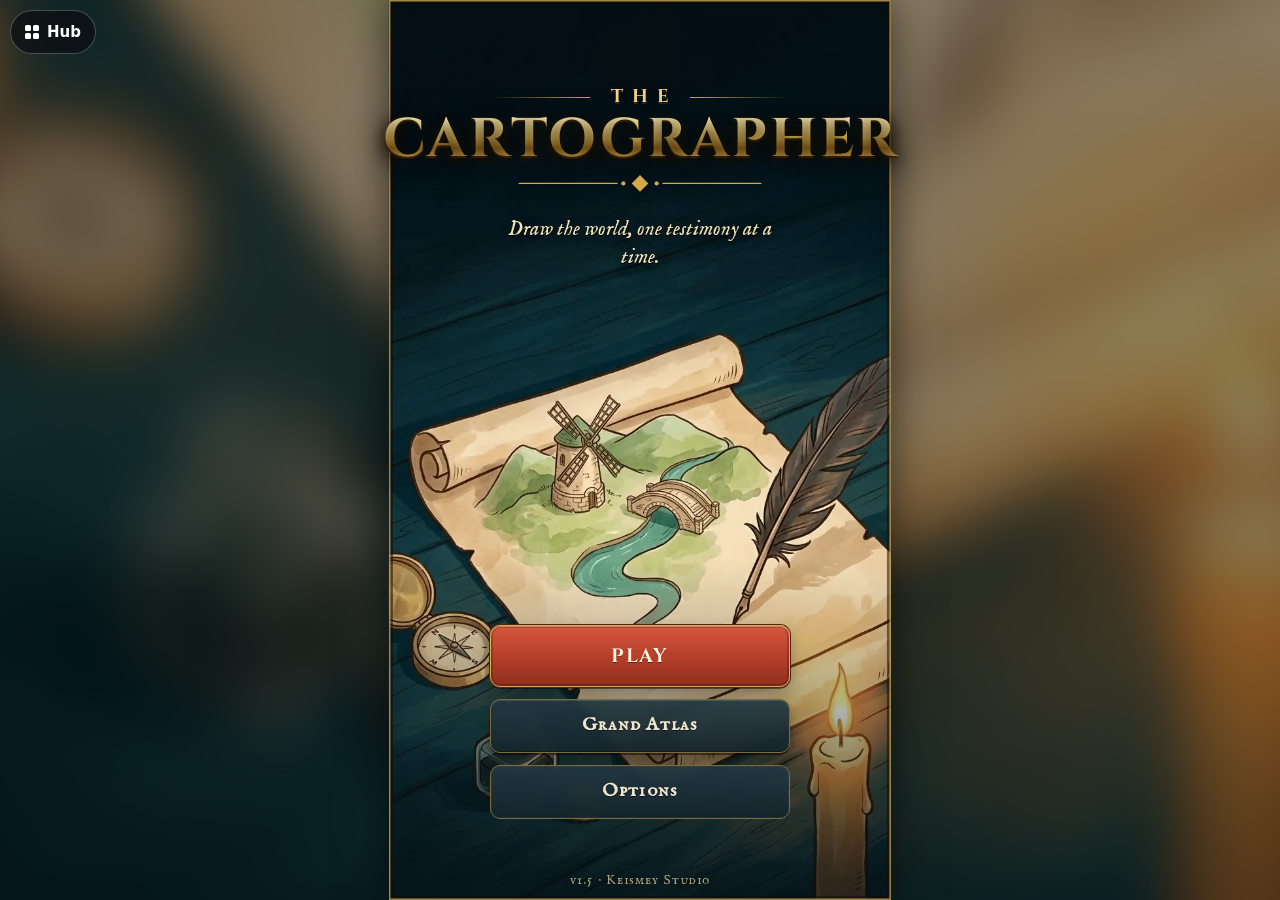
